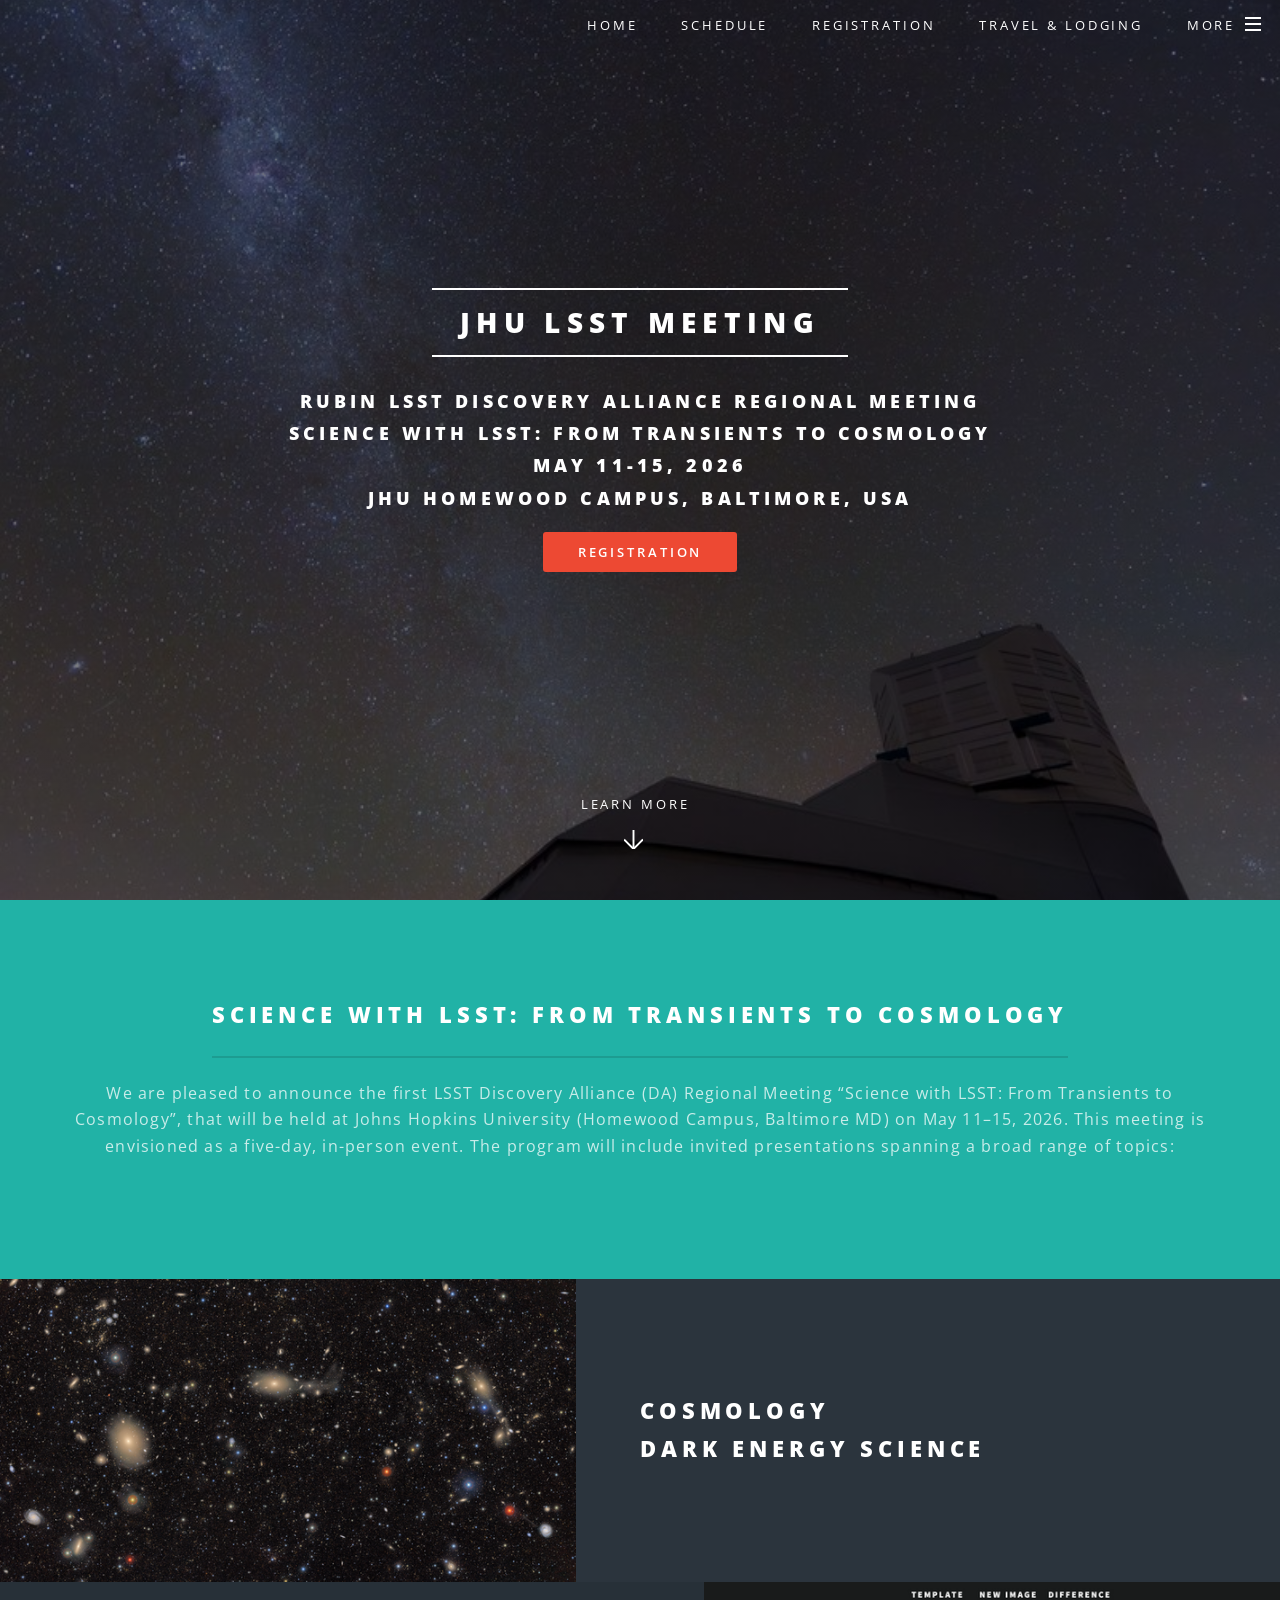
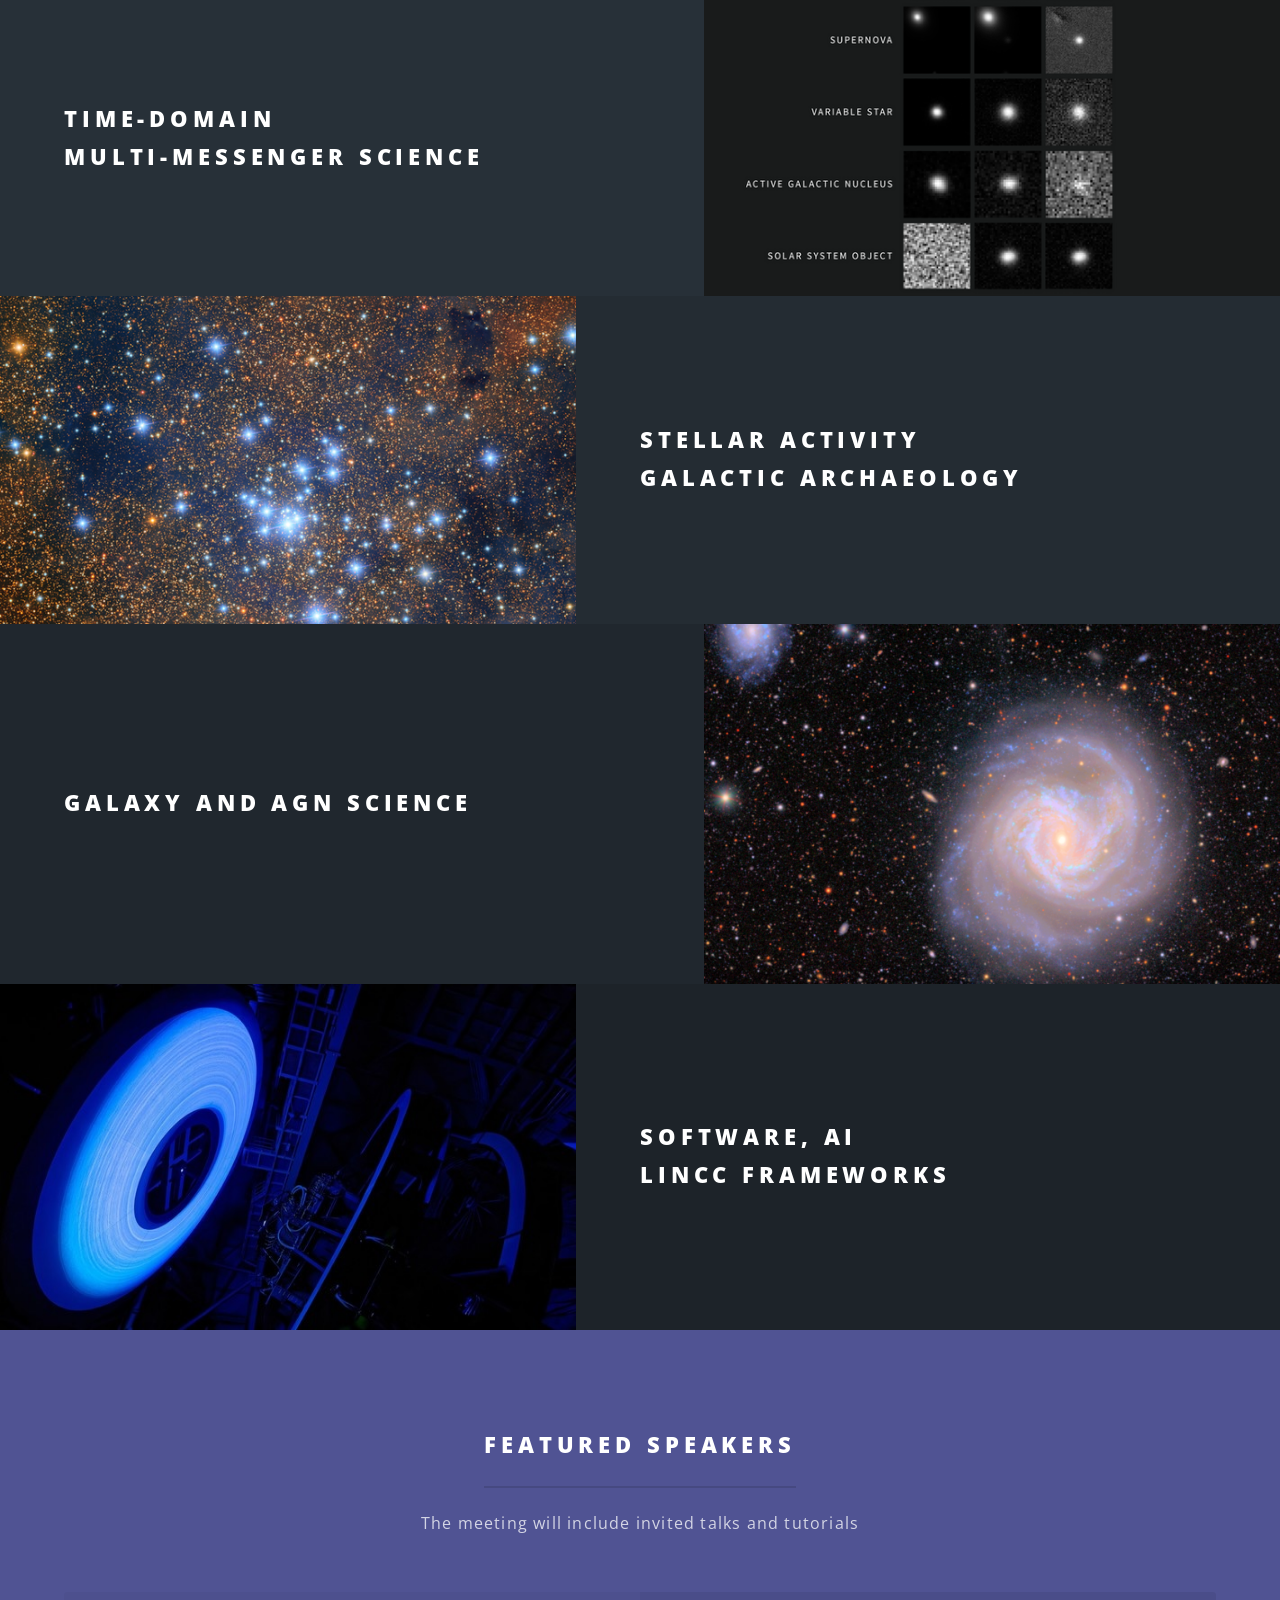
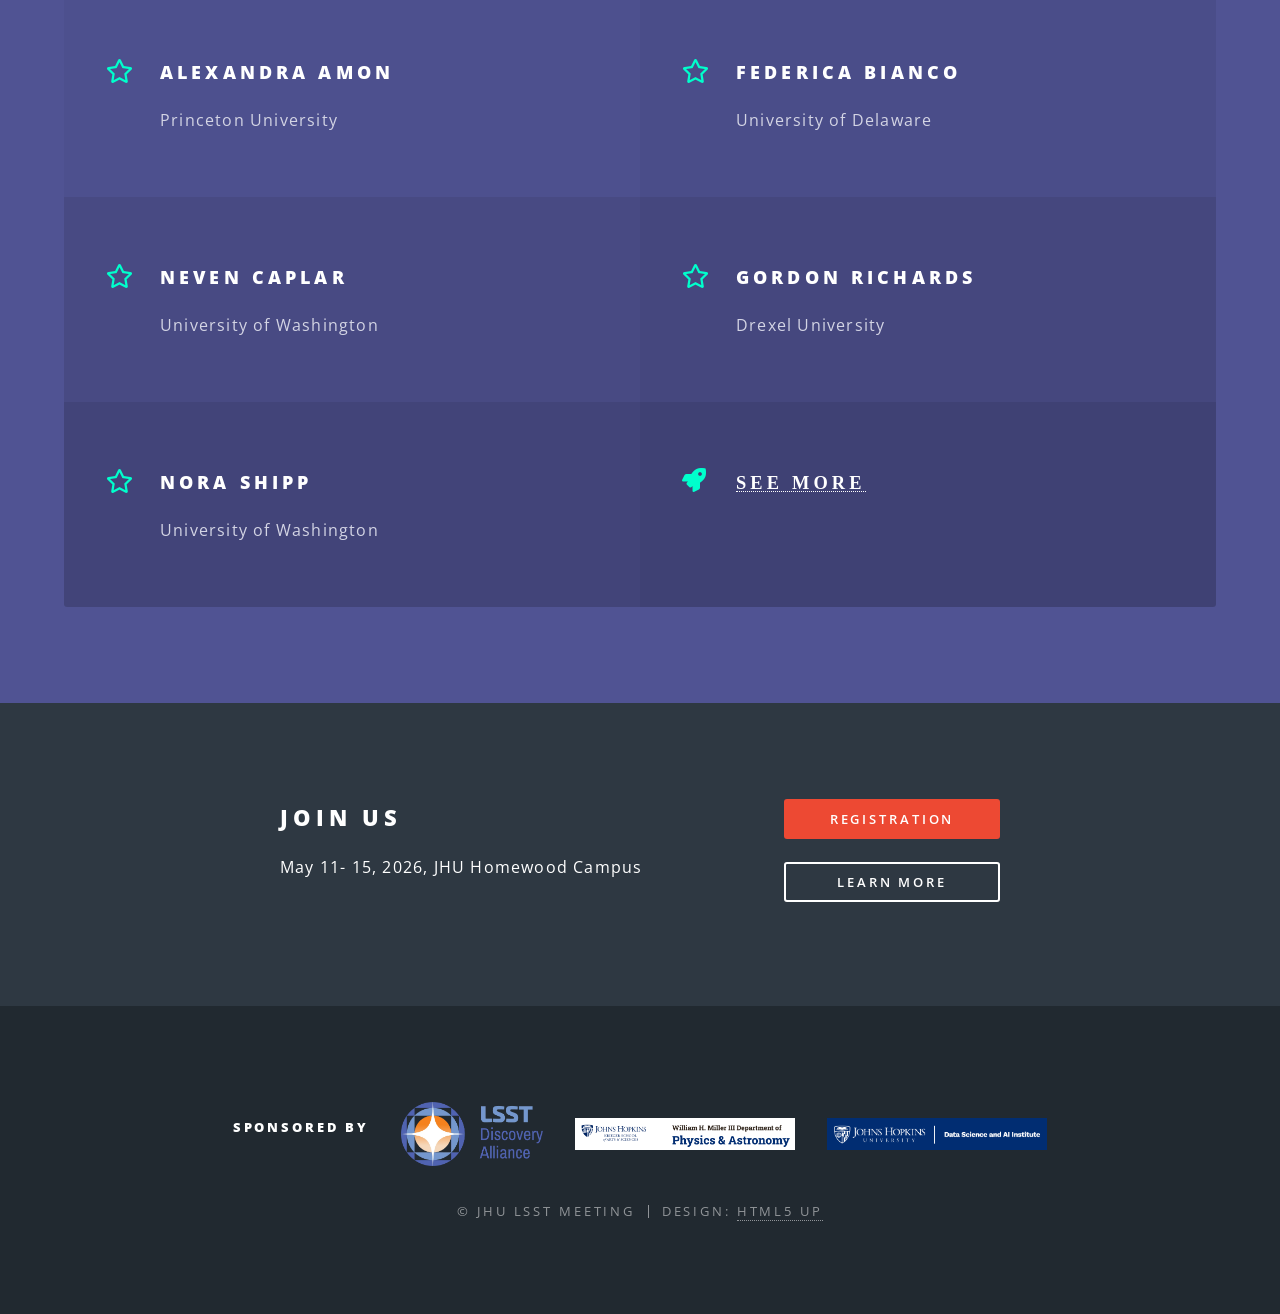
==== index.html @ af642962 "update website" ====
<!DOCTYPE HTML>
<!--
	Spectral by HTML5 UP
	html5up.net | @ajlkn
	Free for personal and commercial use under the CCA 3.0 license (html5up.net/license)
-->
<html>
	<head>
		<title>JHU LSST Meeting</title>
		<meta charset="utf-8" />
		<meta name="viewport" content="width=device-width, initial-scale=1, user-scalable=no" />
		<link rel="stylesheet" href="assets/css/main.css" />
		<link rel="stylesheet" href="assets/css/custom.css" />
		<noscript><link rel="stylesheet" href="assets/css/noscript.css" /></noscript>
	</head>
	<body class="landing is-preload">

		<!-- Page Wrapper -->
			<div id="page-wrapper">

				<!-- Header -->
					<header id="header" class="alt">
						<h1><a href="index.html">JHU LSST Meeting</a></h1>
						<nav id="nav">
							<ul>
								<li><a href="index.html">Home</a></li>
								<li><a href="schedule.html">Schedule</a></li>
								<li><a href="registration.html">Registration</a></li>
								<li><a href="travel.html">Travel & Lodging</a></li>

								<li class="special">
									<a href="#menu" class="menuToggle"><span>More</span></a>
									<div id="menu">
										<ul>
											<li><a href="index.html">Home</a></li>
											<li><a href="schedule.html">Schedule</a></li>
											<li><a href="registration.html">Registration</a></li>
											<li><a href="travel.html">Travel & Lodging</a></li>
											<li><a href="about.html">About</a></li>
										</ul>
									</div>


								</li>
							</ul>
						</nav>
					</header>

				<!-- Banner -->
					<section id="banner">
						<div class="inner">
							<h2>JHU LSST Meeting</h2>
							<h3>Rubin LSST Discovery Alliance Regional Meeting<br />
							Science with LSST: From Transients to Cosmology<br />
							May 11-15, 2026 <br/>
							JHU Homewood Campus, Baltimore, USA

							</h3>
							<ul class="actions special">
								<li><a href="#" class="button primary">Registration</a></li>
							</ul>
						</div>
						<a href="#one" class="more scrolly">Learn More</a>
					</section>

				<!-- One -->

					<section id="one" class="wrapper style1 special">
						<div class="inner">
							<header class="major">
								<h2>Science with LSST: From Transients to Cosmology </h2>
								<p>
									We are pleased to announce the first LSST Discovery Alliance (DA) Regional Meeting “Science with LSST: From Transients to Cosmology”, that will be held at Johns Hopkins University (Homewood Campus, Baltimore MD) on May 11–15, 2026. This meeting is envisioned as a five-day, in-person event.
									The program will include invited presentations spanning a broad range of topics: 
								</p>
							</header>
							<!--
							<ul class="icons major">
								<li><span class="icon fa-gem major style1"><span class="label">Lorem</span></span></li>
								<li><span class="icon fa-heart major style2"><span class="label">Ipsum</span></span></li>
								<li><span class="icon solid fa-code major style3"><span class="label">Dolor</span></span></li>
							</ul>
							-->
						</div>
					</section>

				<!-- Two -->
					<section id="two" class="wrapper alt style2">
						<section class="spotlight">
							<div class="image"><img src="images/cosmology.png" alt="" /></div><div class="content">
								<h2>Cosmology<br />
								Dark Energy Science</h2>
								<p> </p>
							</div>
						</section>
						<section class="spotlight">
							<div class="image"><img src="images/tda.png" alt="" /></div>
							<div class="content">
								<h2>Time-domain<br />
								Multi-messenger Science</h2>
								<p></p>
							</div>
						</section>
						<section class="spotlight">
							<div class="image"><img src="images/star.png" alt="" /></div><div class="content">
								<h2>Stellar activity<br />
								Galactic archaeology</h2>
								<p></p>
							</div>
						</section>

						<section class="spotlight">
							<div class="image"><img src="images/galaxy.png" alt="" /></div><div class="content">
								<h2>Galaxy and AGN science</h2>
								<p></p>
							</div>
						</section>

						<section class="spotlight">
							<div class="image"><img src="images/data.png" alt="" /></div><div class="content">
								<h2>Software, AI<br />
								LINCC Frameworks</h2>
								<p></p>
							</div>
						</section>

					</section>

				<!-- Three -->
					<section id="three" class="wrapper style3 special">
						<div class="inner">
							<header class="major">
								<h2>Featured Speakers</h2>
								<p>The meeting will include invited talks and tutorials</p>
							</header>
							<ul class="features">
								<li class="icon fa-star">
									<h3>Alexandra Amon </h3>
									<p>Princeton University</p>
								</li>
								<li class="icon fa-star">
									<h3>Federica Bianco</h3>
									<p>University of Delaware</p>
								</li>
								<li class="icon fa-star">
									<h3>Neven Caplar</h3>
									<p>University of Washington</p>
								</li>
								<li class="icon fa-star">
									<h3>Gordon Richards</h3>
									<p>Drexel University</p>
								</li>
								<li class="icon fa-star">
									<h3>Nora Shipp</h3>
									<p>University of Washington</p>
								</li>
								<li class="fa fa-rocket">
									<h3><a href="schedule.html">See more</a></h3>
									<p></p>
								</li>

							</ul>
						</div>
					</section>

				<!-- CTA -->
					<section id="cta" class="wrapper style4">
						<div class="inner">
							<header>
								<h2>Join us</h2>
								<p>May 11- 15, 2026, JHU Homewood Campus</p>
							</header>
							<ul class="actions stacked">
								<li><a href="registration.html" class="button fit primary">Registration</a></li>
								<li><a href="registration.html" class="button fit">Learn More</a></li>
							</ul>
						</div>
					</section>

				<!-- Footer -->
					<footer id="footer">
						<div class="footer-logos">
						<h5>Sponsored by</h5>
						<img src="images/lsstda.png" alt="LSST Discovery Alliance logo" />
						<img src="images/jhu_dpa.png" alt="logo" />
						<img src="images/dsai.png" alt="Data Science and AI Institute logo" />
						</div>
						<ul class="copyright">
							<li>&copy; JHU LSST Meeting</li><li>Design: <a href="http://html5up.net">HTML5 UP</a></li>
						</ul>
					</footer>

			</div>

		<!-- Scripts -->
			<script src="assets/js/jquery.min.js"></script>
			<script src="assets/js/jquery.scrollex.min.js"></script>
			<script src="assets/js/jquery.scrolly.min.js"></script>
			<script src="assets/js/browser.min.js"></script>
			<script src="assets/js/breakpoints.min.js"></script>
			<script src="assets/js/util.js"></script>
			<script src="assets/js/main.js"></script>

	</body>
</html>
---- assets/css/main.css ----
@import url(fontawesome-all.min.css);
@import url("https://fonts.googleapis.com/css?family=Open+Sans:400,400italic,600,600italic,800,800italic");

/*
	Spectral by HTML5 UP
	html5up.net | @ajlkn
	Free for personal and commercial use under the CCA 3.0 license (html5up.net/license)
*/

html, body, div, span, applet, object,
iframe, h1, h2, h3, h4, h5, h6, p, blockquote,
pre, a, abbr, acronym, address, big, cite,
code, del, dfn, em, img, ins, kbd, q, s, samp,
small, strike, strong, sub, sup, tt, var, b,
u, i, center, dl, dt, dd, ol, ul, li, fieldset,
form, label, legend, table, caption, tbody,
tfoot, thead, tr, th, td, article, aside,
canvas, details, embed, figure, figcaption,
footer, header, hgroup, menu, nav, output, ruby,
section, summary, time, mark, audio, video {
	margin: 0;
	padding: 0;
	border: 0;
	font-size: 100%;
	font: inherit;
	vertical-align: baseline;}

article, aside, details, figcaption, figure,
footer, header, hgroup, menu, nav, section {
	display: block;}

body {
	line-height: 1;
}

ol, ul {
	list-style: none;
}

blockquote, q {
	quotes: none;
}

	blockquote:before, blockquote:after, q:before, q:after {
		content: '';
		content: none;
	}

table {
	border-collapse: collapse;
	border-spacing: 0;
}

body {
	-webkit-text-size-adjust: none;
}

mark {
	background-color: transparent;
	color: inherit;
}

input::-moz-focus-inner {
	border: 0;
	padding: 0;
}

input, select, textarea {
	-moz-appearance: none;
	-webkit-appearance: none;
	-ms-appearance: none;
	appearance: none;
}

/* Basic */

	@-ms-viewport {
		width: device-width;
	}

	html {
		box-sizing: border-box;
	}

	*, *:before, *:after {
		box-sizing: inherit;
	}

	body {
		background: #2e3842;
	}

		body.is-preload *, body.is-preload *:before, body.is-preload *:after {
			-moz-animation: none !important;
			-webkit-animation: none !important;
			-ms-animation: none !important;
			animation: none !important;
			-moz-transition: none !important;
			-webkit-transition: none !important;
			-ms-transition: none !important;
			transition: none !important;
		}

	body, input, select, textarea {
		color: #fff;
		font-family: "Open Sans", Helvetica, sans-serif;
		font-size: 15pt;
		font-weight: 400;
		letter-spacing: 0.075em;
		line-height: 1.65em;
	}

		@media screen and (max-width: 1680px) {

			body, input, select, textarea {
				font-size: 13pt;
			}

		}

		@media screen and (max-width: 1280px) {

			body, input, select, textarea {
				font-size: 12pt;
			}

		}

		@media screen and (max-width: 736px) {

			body, input, select, textarea {
				font-size: 11pt;
				letter-spacing: 0.0375em;
			}

		}

	a {
		-moz-transition: color 0.2s ease, border-bottom-color 0.2s ease;
		-webkit-transition: color 0.2s ease, border-bottom-color 0.2s ease;
		-ms-transition: color 0.2s ease, border-bottom-color 0.2s ease;
		transition: color 0.2s ease, border-bottom-color 0.2s ease;
		border-bottom: dotted 1px;
		color: inherit;
		text-decoration: none;
	}

		a:hover {
			border-bottom-color: transparent;
		}

	strong, b {
		color: #fff;
		font-weight: 600;
	}

	em, i {
		font-style: italic;
	}

	p {
		margin: 0 0 2em 0;
	}

	h1, h2, h3, h4, h5, h6 {
		color: #fff;
		font-weight: 800;
		letter-spacing: 0.225em;
		line-height: 1em;
		margin: 0 0 1em 0;
		text-transform: uppercase;
	}

		h1 a, h2 a, h3 a, h4 a, h5 a, h6 a {
			color: inherit;
			text-decoration: none;
		}

	h2 {
		font-size: 1.35em;
		line-height: 1.75em;
	}

		@media screen and (max-width: 736px) {

			h2 {
				font-size: 1.1em;
				line-height: 1.65em;
			}

		}

	h3 {
		font-size: 1.15em;
		line-height: 1.75em;
	}

		@media screen and (max-width: 736px) {

			h3 {
				font-size: 1em;
				line-height: 1.65em;
			}

		}

	h4 {
		font-size: 1em;
		line-height: 1.5em;
	}

	h5 {
		font-size: 0.8em;
		line-height: 1.5em;
	}

	h6 {
		font-size: 0.7em;
		line-height: 1.5em;
	}

	sub {
		font-size: 0.8em;
		position: relative;
		top: 0.5em;
	}

	sup {
		font-size: 0.8em;
		position: relative;
		top: -0.5em;
	}

	hr {
		border: 0;
		border-bottom: solid 2px #fff;
		margin: 3em 0;
	}

		hr.major {
			margin: 4.5em 0;
		}

	blockquote {
		border-left: solid 4px #fff;
		font-style: italic;
		margin: 0 0 2em 0;
		padding: 0.5em 0 0.5em 2em;
	}

	code {
		background: rgba(144, 144, 144, 0.25);
		border-radius: 3px;
		font-family: "Courier New", monospace;
		font-size: 0.9em;
		letter-spacing: 0;
		margin: 0 0.25em;
		padding: 0.25em 0.65em;
	}

	pre {
		-webkit-overflow-scrolling: touch;
		font-family: "Courier New", monospace;
		font-size: 0.9em;
		margin: 0 0 2em 0;
	}

		pre code {
			display: block;
			line-height: 1.75em;
			padding: 1em 1.5em;
			overflow-x: auto;
		}

	.align-left {
		text-align: left;
	}

	.align-center {
		text-align: center;
	}

	.align-right {
		text-align: right;
	}

/* Row */

	.row {
		display: flex;
		flex-wrap: wrap;
		box-sizing: border-box;
		align-items: stretch;
	}

		.row > * {
			box-sizing: border-box;
		}

		.row.gtr-uniform > * > :last-child {
			margin-bottom: 0;
		}

		.row.aln-left {
			justify-content: flex-start;
		}

		.row.aln-center {
			justify-content: center;
		}

		.row.aln-right {
			justify-content: flex-end;
		}

		.row.aln-top {
			align-items: flex-start;
		}

		.row.aln-middle {
			align-items: center;
		}

		.row.aln-bottom {
			align-items: flex-end;
		}

		.row > .imp {
			order: -1;
		}

		.row > .col-1 {
			width: 8.33333%;
		}

		.row > .off-1 {
			margin-left: 8.33333%;
		}

		.row > .col-2 {
			width: 16.66667%;
		}

		.row > .off-2 {
			margin-left: 16.66667%;
		}

		.row > .col-3 {
			width: 25%;
		}

		.row > .off-3 {
			margin-left: 25%;
		}

		.row > .col-4 {
			width: 33.33333%;
		}

		.row > .off-4 {
			margin-left: 33.33333%;
		}

		.row > .col-5 {
			width: 41.66667%;
		}

		.row > .off-5 {
			margin-left: 41.66667%;
		}

		.row > .col-6 {
			width: 50%;
		}

		.row > .off-6 {
			margin-left: 50%;
		}

		.row > .col-7 {
			width: 58.33333%;
		}

		.row > .off-7 {
			margin-left: 58.33333%;
		}

		.row > .col-8 {
			width: 66.66667%;
		}

		.row > .off-8 {
			margin-left: 66.66667%;
		}

		.row > .col-9 {
			width: 75%;
		}

		.row > .off-9 {
			margin-left: 75%;
		}

		.row > .col-10 {
			width: 83.33333%;
		}

		.row > .off-10 {
			margin-left: 83.33333%;
		}

		.row > .col-11 {
			width: 91.66667%;
		}

		.row > .off-11 {
			margin-left: 91.66667%;
		}

		.row > .col-12 {
			width: 100%;
		}

		.row > .off-12 {
			margin-left: 100%;
		}

		.row.gtr-0 {
			margin-top: 0;
			margin-left: 0em;
		}

			.row.gtr-0 > * {
				padding: 0 0 0 0em;
			}

			.row.gtr-0.gtr-uniform {
				margin-top: 0em;
			}

				.row.gtr-0.gtr-uniform > * {
					padding-top: 0em;
				}

		.row.gtr-25 {
			margin-top: 0;
			margin-left: -0.375em;
		}

			.row.gtr-25 > * {
				padding: 0 0 0 0.375em;
			}

			.row.gtr-25.gtr-uniform {
				margin-top: -0.375em;
			}

				.row.gtr-25.gtr-uniform > * {
					padding-top: 0.375em;
				}

		.row.gtr-50 {
			margin-top: 0;
			margin-left: -0.75em;
		}

			.row.gtr-50 > * {
				padding: 0 0 0 0.75em;
			}

			.row.gtr-50.gtr-uniform {
				margin-top: -0.75em;
			}

				.row.gtr-50.gtr-uniform > * {
					padding-top: 0.75em;
				}

		.row {
			margin-top: 0;
			margin-left: -1.5em;
		}

			.row > * {
				padding: 0 0 0 1.5em;
			}

			.row.gtr-uniform {
				margin-top: -1.5em;
			}

				.row.gtr-uniform > * {
					padding-top: 1.5em;
				}

		.row.gtr-150 {
			margin-top: 0;
			margin-left: -2.25em;
		}

			.row.gtr-150 > * {
				padding: 0 0 0 2.25em;
			}

			.row.gtr-150.gtr-uniform {
				margin-top: -2.25em;
			}

				.row.gtr-150.gtr-uniform > * {
					padding-top: 2.25em;
				}

		.row.gtr-200 {
			margin-top: 0;
			margin-left: -3em;
		}

			.row.gtr-200 > * {
				padding: 0 0 0 3em;
			}

			.row.gtr-200.gtr-uniform {
				margin-top: -3em;
			}

				.row.gtr-200.gtr-uniform > * {
					padding-top: 3em;
				}

		@media screen and (max-width: 1680px) {

			.row {
				display: flex;
				flex-wrap: wrap;
				box-sizing: border-box;
				align-items: stretch;
			}

				.row > * {
					box-sizing: border-box;
				}

				.row.gtr-uniform > * > :last-child {
					margin-bottom: 0;
				}

				.row.aln-left {
					justify-content: flex-start;
				}

				.row.aln-center {
					justify-content: center;
				}

				.row.aln-right {
					justify-content: flex-end;
				}

				.row.aln-top {
					align-items: flex-start;
				}

				.row.aln-middle {
					align-items: center;
				}

				.row.aln-bottom {
					align-items: flex-end;
				}

				.row > .imp-xlarge {
					order: -1;
				}

				.row > .col-1-xlarge {
					width: 8.33333%;
				}

				.row > .off-1-xlarge {
					margin-left: 8.33333%;
				}

				.row > .col-2-xlarge {
					width: 16.66667%;
				}

				.row > .off-2-xlarge {
					margin-left: 16.66667%;
				}

				.row > .col-3-xlarge {
					width: 25%;
				}

				.row > .off-3-xlarge {
					margin-left: 25%;
				}

				.row > .col-4-xlarge {
					width: 33.33333%;
				}

				.row > .off-4-xlarge {
					margin-left: 33.33333%;
				}

				.row > .col-5-xlarge {
					width: 41.66667%;
				}

				.row > .off-5-xlarge {
					margin-left: 41.66667%;
				}

				.row > .col-6-xlarge {
					width: 50%;
				}

				.row > .off-6-xlarge {
					margin-left: 50%;
				}

				.row > .col-7-xlarge {
					width: 58.33333%;
				}

				.row > .off-7-xlarge {
					margin-left: 58.33333%;
				}

				.row > .col-8-xlarge {
					width: 66.66667%;
				}

				.row > .off-8-xlarge {
					margin-left: 66.66667%;
				}

				.row > .col-9-xlarge {
					width: 75%;
				}

				.row > .off-9-xlarge {
					margin-left: 75%;
				}

				.row > .col-10-xlarge {
					width: 83.33333%;
				}

				.row > .off-10-xlarge {
					margin-left: 83.33333%;
				}

				.row > .col-11-xlarge {
					width: 91.66667%;
				}

				.row > .off-11-xlarge {
					margin-left: 91.66667%;
				}

				.row > .col-12-xlarge {
					width: 100%;
				}

				.row > .off-12-xlarge {
					margin-left: 100%;
				}

				.row.gtr-0 {
					margin-top: 0;
					margin-left: 0em;
				}

					.row.gtr-0 > * {
						padding: 0 0 0 0em;
					}

					.row.gtr-0.gtr-uniform {
						margin-top: 0em;
					}

						.row.gtr-0.gtr-uniform > * {
							padding-top: 0em;
						}

				.row.gtr-25 {
					margin-top: 0;
					margin-left: -0.375em;
				}

					.row.gtr-25 > * {
						padding: 0 0 0 0.375em;
					}

					.row.gtr-25.gtr-uniform {
						margin-top: -0.375em;
					}

						.row.gtr-25.gtr-uniform > * {
							padding-top: 0.375em;
						}

				.row.gtr-50 {
					margin-top: 0;
					margin-left: -0.75em;
				}

					.row.gtr-50 > * {
						padding: 0 0 0 0.75em;
					}

					.row.gtr-50.gtr-uniform {
						margin-top: -0.75em;
					}

						.row.gtr-50.gtr-uniform > * {
							padding-top: 0.75em;
						}

				.row {
					margin-top: 0;
					margin-left: -1.5em;
				}

					.row > * {
						padding: 0 0 0 1.5em;
					}

					.row.gtr-uniform {
						margin-top: -1.5em;
					}

						.row.gtr-uniform > * {
							padding-top: 1.5em;
						}

				.row.gtr-150 {
					margin-top: 0;
					margin-left: -2.25em;
				}

					.row.gtr-150 > * {
						padding: 0 0 0 2.25em;
					}

					.row.gtr-150.gtr-uniform {
						margin-top: -2.25em;
					}

						.row.gtr-150.gtr-uniform > * {
							padding-top: 2.25em;
						}

				.row.gtr-200 {
					margin-top: 0;
					margin-left: -3em;
				}

					.row.gtr-200 > * {
						padding: 0 0 0 3em;
					}

					.row.gtr-200.gtr-uniform {
						margin-top: -3em;
					}

						.row.gtr-200.gtr-uniform > * {
							padding-top: 3em;
						}

		}

		@media screen and (max-width: 1280px) {

			.row {
				display: flex;
				flex-wrap: wrap;
				box-sizing: border-box;
				align-items: stretch;
			}

				.row > * {
					box-sizing: border-box;
				}

				.row.gtr-uniform > * > :last-child {
					margin-bottom: 0;
				}

				.row.aln-left {
					justify-content: flex-start;
				}

				.row.aln-center {
					justify-content: center;
				}

				.row.aln-right {
					justify-content: flex-end;
				}

				.row.aln-top {
					align-items: flex-start;
				}

				.row.aln-middle {
					align-items: center;
				}

				.row.aln-bottom {
					align-items: flex-end;
				}

				.row > .imp-large {
					order: -1;
				}

				.row > .col-1-large {
					width: 8.33333%;
				}

				.row > .off-1-large {
					margin-left: 8.33333%;
				}

				.row > .col-2-large {
					width: 16.66667%;
				}

				.row > .off-2-large {
					margin-left: 16.66667%;
				}

				.row > .col-3-large {
					width: 25%;
				}

				.row > .off-3-large {
					margin-left: 25%;
				}

				.row > .col-4-large {
					width: 33.33333%;
				}

				.row > .off-4-large {
					margin-left: 33.33333%;
				}

				.row > .col-5-large {
					width: 41.66667%;
				}

				.row > .off-5-large {
					margin-left: 41.66667%;
				}

				.row > .col-6-large {
					width: 50%;
				}

				.row > .off-6-large {
					margin-left: 50%;
				}

				.row > .col-7-large {
					width: 58.33333%;
				}

				.row > .off-7-large {
					margin-left: 58.33333%;
				}

				.row > .col-8-large {
					width: 66.66667%;
				}

				.row > .off-8-large {
					margin-left: 66.66667%;
				}

				.row > .col-9-large {
					width: 75%;
				}

				.row > .off-9-large {
					margin-left: 75%;
				}

				.row > .col-10-large {
					width: 83.33333%;
				}

				.row > .off-10-large {
					margin-left: 83.33333%;
				}

				.row > .col-11-large {
					width: 91.66667%;
				}

				.row > .off-11-large {
					margin-left: 91.66667%;
				}

				.row > .col-12-large {
					width: 100%;
				}

				.row > .off-12-large {
					margin-left: 100%;
				}

				.row.gtr-0 {
					margin-top: 0;
					margin-left: 0em;
				}

					.row.gtr-0 > * {
						padding: 0 0 0 0em;
					}

					.row.gtr-0.gtr-uniform {
						margin-top: 0em;
					}

						.row.gtr-0.gtr-uniform > * {
							padding-top: 0em;
						}

				.row.gtr-25 {
					margin-top: 0;
					margin-left: -0.375em;
				}

					.row.gtr-25 > * {
						padding: 0 0 0 0.375em;
					}

					.row.gtr-25.gtr-uniform {
						margin-top: -0.375em;
					}

						.row.gtr-25.gtr-uniform > * {
							padding-top: 0.375em;
						}

				.row.gtr-50 {
					margin-top: 0;
					margin-left: -0.75em;
				}

					.row.gtr-50 > * {
						padding: 0 0 0 0.75em;
					}

					.row.gtr-50.gtr-uniform {
						margin-top: -0.75em;
					}

						.row.gtr-50.gtr-uniform > * {
							padding-top: 0.75em;
						}

				.row {
					margin-top: 0;
					margin-left: -1.5em;
				}

					.row > * {
						padding: 0 0 0 1.5em;
					}

					.row.gtr-uniform {
						margin-top: -1.5em;
					}

						.row.gtr-uniform > * {
							padding-top: 1.5em;
						}

				.row.gtr-150 {
					margin-top: 0;
					margin-left: -2.25em;
				}

					.row.gtr-150 > * {
						padding: 0 0 0 2.25em;
					}

					.row.gtr-150.gtr-uniform {
						margin-top: -2.25em;
					}

						.row.gtr-150.gtr-uniform > * {
							padding-top: 2.25em;
						}

				.row.gtr-200 {
					margin-top: 0;
					margin-left: -3em;
				}

					.row.gtr-200 > * {
						padding: 0 0 0 3em;
					}

					.row.gtr-200.gtr-uniform {
						margin-top: -3em;
					}

						.row.gtr-200.gtr-uniform > * {
							padding-top: 3em;
						}

		}

		@media screen and (max-width: 980px) {

			.row {
				display: flex;
				flex-wrap: wrap;
				box-sizing: border-box;
				align-items: stretch;
			}

				.row > * {
					box-sizing: border-box;
				}

				.row.gtr-uniform > * > :last-child {
					margin-bottom: 0;
				}

				.row.aln-left {
					justify-content: flex-start;
				}

				.row.aln-center {
					justify-content: center;
				}

				.row.aln-right {
					justify-content: flex-end;
				}

				.row.aln-top {
					align-items: flex-start;
				}

				.row.aln-middle {
					align-items: center;
				}

				.row.aln-bottom {
					align-items: flex-end;
				}

				.row > .imp-medium {
					order: -1;
				}

				.row > .col-1-medium {
					width: 8.33333%;
				}

				.row > .off-1-medium {
					margin-left: 8.33333%;
				}

				.row > .col-2-medium {
					width: 16.66667%;
				}

				.row > .off-2-medium {
					margin-left: 16.66667%;
				}

				.row > .col-3-medium {
					width: 25%;
				}

				.row > .off-3-medium {
					margin-left: 25%;
				}

				.row > .col-4-medium {
					width: 33.33333%;
				}

				.row > .off-4-medium {
					margin-left: 33.33333%;
				}

				.row > .col-5-medium {
					width: 41.66667%;
				}

				.row > .off-5-medium {
					margin-left: 41.66667%;
				}

				.row > .col-6-medium {
					width: 50%;
				}

				.row > .off-6-medium {
					margin-left: 50%;
				}

				.row > .col-7-medium {
					width: 58.33333%;
				}

				.row > .off-7-medium {
					margin-left: 58.33333%;
				}

				.row > .col-8-medium {
					width: 66.66667%;
				}

				.row > .off-8-medium {
					margin-left: 66.66667%;
				}

				.row > .col-9-medium {
					width: 75%;
				}

				.row > .off-9-medium {
					margin-left: 75%;
				}

				.row > .col-10-medium {
					width: 83.33333%;
				}

				.row > .off-10-medium {
					margin-left: 83.33333%;
				}

				.row > .col-11-medium {
					width: 91.66667%;
				}

				.row > .off-11-medium {
					margin-left: 91.66667%;
				}

				.row > .col-12-medium {
					width: 100%;
				}

				.row > .off-12-medium {
					margin-left: 100%;
				}

				.row.gtr-0 {
					margin-top: 0;
					margin-left: 0em;
				}

					.row.gtr-0 > * {
						padding: 0 0 0 0em;
					}

					.row.gtr-0.gtr-uniform {
						margin-top: 0em;
					}

						.row.gtr-0.gtr-uniform > * {
							padding-top: 0em;
						}

				.row.gtr-25 {
					margin-top: 0;
					margin-left: -0.375em;
				}

					.row.gtr-25 > * {
						padding: 0 0 0 0.375em;
					}

					.row.gtr-25.gtr-uniform {
						margin-top: -0.375em;
					}

						.row.gtr-25.gtr-uniform > * {
							padding-top: 0.375em;
						}

				.row.gtr-50 {
					margin-top: 0;
					margin-left: -0.75em;
				}

					.row.gtr-50 > * {
						padding: 0 0 0 0.75em;
					}

					.row.gtr-50.gtr-uniform {
						margin-top: -0.75em;
					}

						.row.gtr-50.gtr-uniform > * {
							padding-top: 0.75em;
						}

				.row {
					margin-top: 0;
					margin-left: -1.5em;
				}

					.row > * {
						padding: 0 0 0 1.5em;
					}

					.row.gtr-uniform {
						margin-top: -1.5em;
					}

						.row.gtr-uniform > * {
							padding-top: 1.5em;
						}

				.row.gtr-150 {
					margin-top: 0;
					margin-left: -2.25em;
				}

					.row.gtr-150 > * {
						padding: 0 0 0 2.25em;
					}

					.row.gtr-150.gtr-uniform {
						margin-top: -2.25em;
					}

						.row.gtr-150.gtr-uniform > * {
							padding-top: 2.25em;
						}

				.row.gtr-200 {
					margin-top: 0;
					margin-left: -3em;
				}

					.row.gtr-200 > * {
						padding: 0 0 0 3em;
					}

					.row.gtr-200.gtr-uniform {
						margin-top: -3em;
					}

						.row.gtr-200.gtr-uniform > * {
							padding-top: 3em;
						}

		}

		@media screen and (max-width: 736px) {

			.row {
				display: flex;
				flex-wrap: wrap;
				box-sizing: border-box;
				align-items: stretch;
			}

				.row > * {
					box-sizing: border-box;
				}

				.row.gtr-uniform > * > :last-child {
					margin-bottom: 0;
				}

				.row.aln-left {
					justify-content: flex-start;
				}

				.row.aln-center {
					justify-content: center;
				}

				.row.aln-right {
					justify-content: flex-end;
				}

				.row.aln-top {
					align-items: flex-start;
				}

				.row.aln-middle {
					align-items: center;
				}

				.row.aln-bottom {
					align-items: flex-end;
				}

				.row > .imp-small {
					order: -1;
				}

				.row > .col-1-small {
					width: 8.33333%;
				}

				.row > .off-1-small {
					margin-left: 8.33333%;
				}

				.row > .col-2-small {
					width: 16.66667%;
				}

				.row > .off-2-small {
					margin-left: 16.66667%;
				}

				.row > .col-3-small {
					width: 25%;
				}

				.row > .off-3-small {
					margin-left: 25%;
				}

				.row > .col-4-small {
					width: 33.33333%;
				}

				.row > .off-4-small {
					margin-left: 33.33333%;
				}

				.row > .col-5-small {
					width: 41.66667%;
				}

				.row > .off-5-small {
					margin-left: 41.66667%;
				}

				.row > .col-6-small {
					width: 50%;
				}

				.row > .off-6-small {
					margin-left: 50%;
				}

				.row > .col-7-small {
					width: 58.33333%;
				}

				.row > .off-7-small {
					margin-left: 58.33333%;
				}

				.row > .col-8-small {
					width: 66.66667%;
				}

				.row > .off-8-small {
					margin-left: 66.66667%;
				}

				.row > .col-9-small {
					width: 75%;
				}

				.row > .off-9-small {
					margin-left: 75%;
				}

				.row > .col-10-small {
					width: 83.33333%;
				}

				.row > .off-10-small {
					margin-left: 83.33333%;
				}

				.row > .col-11-small {
					width: 91.66667%;
				}

				.row > .off-11-small {
					margin-left: 91.66667%;
				}

				.row > .col-12-small {
					width: 100%;
				}

				.row > .off-12-small {
					margin-left: 100%;
				}

				.row.gtr-0 {
					margin-top: 0;
					margin-left: 0em;
				}

					.row.gtr-0 > * {
						padding: 0 0 0 0em;
					}

					.row.gtr-0.gtr-uniform {
						margin-top: 0em;
					}

						.row.gtr-0.gtr-uniform > * {
							padding-top: 0em;
						}

				.row.gtr-25 {
					margin-top: 0;
					margin-left: -0.375em;
				}

					.row.gtr-25 > * {
						padding: 0 0 0 0.375em;
					}

					.row.gtr-25.gtr-uniform {
						margin-top: -0.375em;
					}

						.row.gtr-25.gtr-uniform > * {
							padding-top: 0.375em;
						}

				.row.gtr-50 {
					margin-top: 0;
					margin-left: -0.75em;
				}

					.row.gtr-50 > * {
						padding: 0 0 0 0.75em;
					}

					.row.gtr-50.gtr-uniform {
						margin-top: -0.75em;
					}

						.row.gtr-50.gtr-uniform > * {
							padding-top: 0.75em;
						}

				.row {
					margin-top: 0;
					margin-left: -1.5em;
				}

					.row > * {
						padding: 0 0 0 1.5em;
					}

					.row.gtr-uniform {
						margin-top: -1.5em;
					}

						.row.gtr-uniform > * {
							padding-top: 1.5em;
						}

				.row.gtr-150 {
					margin-top: 0;
					margin-left: -2.25em;
				}

					.row.gtr-150 > * {
						padding: 0 0 0 2.25em;
					}

					.row.gtr-150.gtr-uniform {
						margin-top: -2.25em;
					}

						.row.gtr-150.gtr-uniform > * {
							padding-top: 2.25em;
						}

				.row.gtr-200 {
					margin-top: 0;
					margin-left: -3em;
				}

					.row.gtr-200 > * {
						padding: 0 0 0 3em;
					}

					.row.gtr-200.gtr-uniform {
						margin-top: -3em;
					}

						.row.gtr-200.gtr-uniform > * {
							padding-top: 3em;
						}

		}

		@media screen and (max-width: 480px) {

			.row {
				display: flex;
				flex-wrap: wrap;
				box-sizing: border-box;
				align-items: stretch;
			}

				.row > * {
					box-sizing: border-box;
				}

				.row.gtr-uniform > * > :last-child {
					margin-bottom: 0;
				}

				.row.aln-left {
					justify-content: flex-start;
				}

				.row.aln-center {
					justify-content: center;
				}

				.row.aln-right {
					justify-content: flex-end;
				}

				.row.aln-top {
					align-items: flex-start;
				}

				.row.aln-middle {
					align-items: center;
				}

				.row.aln-bottom {
					align-items: flex-end;
				}

				.row > .imp-xsmall {
					order: -1;
				}

				.row > .col-1-xsmall {
					width: 8.33333%;
				}

				.row > .off-1-xsmall {
					margin-left: 8.33333%;
				}

				.row > .col-2-xsmall {
					width: 16.66667%;
				}

				.row > .off-2-xsmall {
					margin-left: 16.66667%;
				}

				.row > .col-3-xsmall {
					width: 25%;
				}

				.row > .off-3-xsmall {
					margin-left: 25%;
				}

				.row > .col-4-xsmall {
					width: 33.33333%;
				}

				.row > .off-4-xsmall {
					margin-left: 33.33333%;
				}

				.row > .col-5-xsmall {
					width: 41.66667%;
				}

				.row > .off-5-xsmall {
					margin-left: 41.66667%;
				}

				.row > .col-6-xsmall {
					width: 50%;
				}

				.row > .off-6-xsmall {
					margin-left: 50%;
				}

				.row > .col-7-xsmall {
					width: 58.33333%;
				}

				.row > .off-7-xsmall {
					margin-left: 58.33333%;
				}

				.row > .col-8-xsmall {
					width: 66.66667%;
				}

				.row > .off-8-xsmall {
					margin-left: 66.66667%;
				}

				.row > .col-9-xsmall {
					width: 75%;
				}

				.row > .off-9-xsmall {
					margin-left: 75%;
				}

				.row > .col-10-xsmall {
					width: 83.33333%;
				}

				.row > .off-10-xsmall {
					margin-left: 83.33333%;
				}

				.row > .col-11-xsmall {
					width: 91.66667%;
				}

				.row > .off-11-xsmall {
					margin-left: 91.66667%;
				}

				.row > .col-12-xsmall {
					width: 100%;
				}

				.row > .off-12-xsmall {
					margin-left: 100%;
				}

				.row.gtr-0 {
					margin-top: 0;
					margin-left: 0em;
				}

					.row.gtr-0 > * {
						padding: 0 0 0 0em;
					}

					.row.gtr-0.gtr-uniform {
						margin-top: 0em;
					}

						.row.gtr-0.gtr-uniform > * {
							padding-top: 0em;
						}

				.row.gtr-25 {
					margin-top: 0;
					margin-left: -0.375em;
				}

					.row.gtr-25 > * {
						padding: 0 0 0 0.375em;
					}

					.row.gtr-25.gtr-uniform {
						margin-top: -0.375em;
					}

						.row.gtr-25.gtr-uniform > * {
							padding-top: 0.375em;
						}

				.row.gtr-50 {
					margin-top: 0;
					margin-left: -0.75em;
				}

					.row.gtr-50 > * {
						padding: 0 0 0 0.75em;
					}

					.row.gtr-50.gtr-uniform {
						margin-top: -0.75em;
					}

						.row.gtr-50.gtr-uniform > * {
							padding-top: 0.75em;
						}

				.row {
					margin-top: 0;
					margin-left: -1.5em;
				}

					.row > * {
						padding: 0 0 0 1.5em;
					}

					.row.gtr-uniform {
						margin-top: -1.5em;
					}

						.row.gtr-uniform > * {
							padding-top: 1.5em;
						}

				.row.gtr-150 {
					margin-top: 0;
					margin-left: -2.25em;
				}

					.row.gtr-150 > * {
						padding: 0 0 0 2.25em;
					}

					.row.gtr-150.gtr-uniform {
						margin-top: -2.25em;
					}

						.row.gtr-150.gtr-uniform > * {
							padding-top: 2.25em;
						}

				.row.gtr-200 {
					margin-top: 0;
					margin-left: -3em;
				}

					.row.gtr-200 > * {
						padding: 0 0 0 3em;
					}

					.row.gtr-200.gtr-uniform {
						margin-top: -3em;
					}

						.row.gtr-200.gtr-uniform > * {
							padding-top: 3em;
						}

		}

/* Section/Article */

	section.special, article.special {
		text-align: center;
	}

	header p {
		color: rgba(255, 255, 255, 0.5);
		position: relative;
		top: -0.25em;
	}

	header h3 + p {
		font-size: 1.1em;
	}

	header h4 + p,
	header h5 + p,
	header h6 + p {
		font-size: 0.9em;
	}

	header.major {
		margin: 0 0 3.5em 0;
	}

		header.major h2, header.major h3, header.major h4, header.major h5, header.major h6 {
			border-bottom: solid 2px #fff;
			display: inline-block;
			padding-bottom: 1em;
			position: relative;
		}

			header.major h2:after, header.major h3:after, header.major h4:after, header.major h5:after, header.major h6:after {
				content: '';
				display: block;
				height: 1px;
			}

		header.major p {
			color: #fff;
			top: 0;
		}

		@media screen and (max-width: 736px) {

			header.major {
				margin: 0 0 2em 0;
			}

		}

	@media screen and (max-width: 980px) {

		header br {
			display: none;
		}

	}

/* Form */

	form {
		margin: 0 0 2em 0;
	}

	label {
		color: #fff;
		display: block;
		font-size: 0.9em;
		font-weight: 600;
		margin: 0 0 1em 0;
	}

	input[type="text"],
	input[type="password"],
	input[type="email"],
	select,
	textarea {
		-moz-appearance: none;
		-webkit-appearance: none;
		-ms-appearance: none;
		appearance: none;
		background-color: rgba(144, 144, 144, 0.25);
		border-radius: 3px;
		border: none;
		color: inherit;
		display: block;
		outline: 0;
		padding: 0 1em;
		text-decoration: none;
		width: 100%;
	}

		input[type="text"]:invalid,
		input[type="password"]:invalid,
		input[type="email"]:invalid,
		select:invalid,
		textarea:invalid {
			box-shadow: none;
		}

		input[type="text"]:focus,
		input[type="password"]:focus,
		input[type="email"]:focus,
		select:focus,
		textarea:focus {
			box-shadow: 0 0 0 2px #21b2a6;
		}

	select {
		background-size: 1.25em;
		background-repeat: no-repeat;
		background-position: calc(100% - 1em) center;
		height: 2.75em;
		padding-right: 2.75em;
		text-overflow: ellipsis;
	}

		select:focus::-ms-value {
			background-color: transparent;
		}

		select::-ms-expand {
			display: none;
		}

	input[type="text"],
	input[type="password"],
	input[type="email"],
	select {
		height: 2.75em;
	}

	textarea {
		padding: 0.75em 1em;
	}

	input[type="checkbox"],
	input[type="radio"] {
		-moz-appearance: none;
		-webkit-appearance: none;
		-ms-appearance: none;
		appearance: none;
		display: block;
		float: left;
		margin-right: -2em;
		opacity: 0;
		width: 1em;
		z-index: -1;
	}

		input[type="checkbox"] + label,
		input[type="radio"] + label {
			text-decoration: none;
			color: #fff;
			cursor: pointer;
			display: inline-block;
			font-size: 1em;
			font-weight: 400;
			padding-left: 2.4em;
			padding-right: 0.75em;
			position: relative;
		}

			input[type="checkbox"] + label:before,
			input[type="radio"] + label:before {
				-moz-osx-font-smoothing: grayscale;
				-webkit-font-smoothing: antialiased;
				display: inline-block;
				font-style: normal;
				font-variant: normal;
				text-rendering: auto;
				line-height: 1;
				text-transform: none !important;
				font-family: 'Font Awesome 5 Free';
				font-weight: 900;
			}

			input[type="checkbox"] + label:before,
			input[type="radio"] + label:before {
				background: rgba(144, 144, 144, 0.25);
				border-radius: 3px;
				content: '';
				display: inline-block;
				font-size: 0.8em;
				height: 2.0625em;
				left: 0;
				line-height: 2.0625em;
				position: absolute;
				text-align: center;
				top: 0;
				width: 2.0625em;
			}

		input[type="checkbox"]:checked + label:before,
		input[type="radio"]:checked + label:before {
			background: #2e3842;
			color: #fff;
			content: '\f00c';
		}

		input[type="checkbox"]:focus + label:before,
		input[type="radio"]:focus + label:before {
			box-shadow: 0 0 0 2px #21b2a6;
		}

	input[type="checkbox"] + label:before {
		border-radius: 3px;
	}

	input[type="radio"] + label:before {
		border-radius: 100%;
	}

	::-webkit-input-placeholder {
		color: rgba(255, 255, 255, 0.5) !important;
		opacity: 1.0;
	}

	:-moz-placeholder {
		color: rgba(255, 255, 255, 0.5) !important;
		opacity: 1.0;
	}

	::-moz-placeholder {
		color: rgba(255, 255, 255, 0.5) !important;
		opacity: 1.0;
	}

	:-ms-input-placeholder {
		color: rgba(255, 255, 255, 0.5) !important;
		opacity: 1.0;
	}

/* Box */

	.box {
		border-radius: 3px;
		border: solid 2px #fff;
		margin-bottom: 2em;
		padding: 1.5em;
	}

		.box > :last-child,
		.box > :last-child > :last-child,
		.box > :last-child > :last-child > :last-child {
			margin-bottom: 0;
		}

		.box.alt {
			border: 0;
			border-radius: 0;
			padding: 0;
		}

/* Icon */

	.icon {
		text-decoration: none;
		border-bottom: none;
		position: relative;
	}

		.icon:before {
			-moz-osx-font-smoothing: grayscale;
			-webkit-font-smoothing: antialiased;
			display: inline-block;
			font-style: normal;
			font-variant: normal;
			text-rendering: auto;
			line-height: 1;
			text-transform: none !important;
			font-family: 'Font Awesome 5 Free';
			font-weight: 400;
		}

		.icon > .label {
			display: none;
		}

		.icon:before {
			line-height: inherit;
		}

		.icon.solid:before {
			font-weight: 900;
		}

		.icon.brands:before {
			font-family: 'Font Awesome 5 Brands';
		}

		.icon.major {
			-moz-transform: rotate(-45deg);
			-webkit-transform: rotate(-45deg);
			-ms-transform: rotate(-45deg);
			transform: rotate(-45deg);
			border-radius: 3px;
			border: solid 2px #fff;
			display: inline-block;
			font-size: 1.35em;
			height: calc(3em + 2px);
			line-height: 3em;
			text-align: center;
			width: calc(3em + 2px);
		}

			.icon.major:before {
				-moz-transform: rotate(45deg);
				-webkit-transform: rotate(45deg);
				-ms-transform: rotate(45deg);
				transform: rotate(45deg);
				display: inline-block;
				font-size: 1.5em;
			}

			@media screen and (max-width: 736px) {

				.icon.major {
					font-size: 1em;
				}

			}

		.icon.style1 {
			color: #00ffcc;
		}

		.icon.style2 {
			color: #00f0ff;
		}

		.icon.style3 {
			color: #76ddff;
		}

/* Image */

	.image {
		border-radius: 3px;
		border: 0;
		display: inline-block;
		position: relative;
	}

		.image img {
			border-radius: 3px;
			display: block;
		}

		.image.left {
			float: left;
			margin: 0 2em 2em 0;
			top: 0.25em;
		}

		.image.right {
			float: right;
			margin: 0 0 2em 2em;
			top: 0.25em;
		}

		.image.left, .image.right {
			max-width: 40%;
		}

			.image.left img, .image.right img {
				width: 100%;
			}

		.image.fit {
			display: block;
			margin: 0 0 2em 0;
			width: 100%;
		}

			.image.fit img {
				width: 100%;
			}

/* List */

	ol {
		list-style: decimal;
		margin: 0 0 2em 0;
		padding-left: 1.25em;
	}

		ol li {
			padding-left: 0.25em;
		}

	ul {
		list-style: disc;
		margin: 0 0 2em 0;
		padding-left: 1em;
	}

		ul li {
			padding-left: 0.5em;
		}

		ul.alt {
			list-style: none;
			padding-left: 0;
		}

			ul.alt li {
				border-top: solid 1px #fff;
				padding: 0.5em 0;
			}

				ul.alt li:first-child {
					border-top: 0;
					padding-top: 0;
				}

	dl {
		margin: 0 0 2em 0;
	}

/* Actions */

	ul.actions {
		display: -moz-flex;
		display: -webkit-flex;
		display: -ms-flex;
		display: flex;
		cursor: default;
		list-style: none;
		margin-left: -1em;
		padding-left: 0;
	}

		ul.actions li {
			padding: 0 0 0 1em;
			vertical-align: middle;
		}

		ul.actions.special {
			-moz-justify-content: center;
			-webkit-justify-content: center;
			-ms-justify-content: center;
			justify-content: center;
			width: 100%;
			margin-left: 0;
		}

			ul.actions.special li:first-child {
				padding-left: 0;
			}

		ul.actions.stacked {
			-moz-flex-direction: column;
			-webkit-flex-direction: column;
			-ms-flex-direction: column;
			flex-direction: column;
			margin-left: 0;
		}

			ul.actions.stacked li {
				padding: 1em 0 0 0;
			}

				ul.actions.stacked li:first-child {
					padding-top: 0;
				}

		ul.actions.fit {
			width: calc(100% + 1em);
		}

			ul.actions.fit li {
				-moz-flex-grow: 1;
				-webkit-flex-grow: 1;
				-ms-flex-grow: 1;
				flex-grow: 1;
				-moz-flex-shrink: 1;
				-webkit-flex-shrink: 1;
				-ms-flex-shrink: 1;
				flex-shrink: 1;
				width: 100%;
			}

				ul.actions.fit li > * {
					width: 100%;
				}

			ul.actions.fit.stacked {
				width: 100%;
			}

		@media screen and (max-width: 480px) {

			ul.actions:not(.fixed) {
				-moz-flex-direction: column;
				-webkit-flex-direction: column;
				-ms-flex-direction: column;
				flex-direction: column;
				margin-left: 0;
				width: 100% !important;
			}

				ul.actions:not(.fixed) li {
					-moz-flex-grow: 1;
					-webkit-flex-grow: 1;
					-ms-flex-grow: 1;
					flex-grow: 1;
					-moz-flex-shrink: 1;
					-webkit-flex-shrink: 1;
					-ms-flex-shrink: 1;
					flex-shrink: 1;
					padding: 1em 0 0 0;
					text-align: center;
					width: 100%;
				}

					ul.actions:not(.fixed) li > * {
						width: 100%;
					}

					ul.actions:not(.fixed) li:first-child {
						padding-top: 0;
					}

					ul.actions:not(.fixed) li input[type="submit"],
					ul.actions:not(.fixed) li input[type="reset"],
					ul.actions:not(.fixed) li input[type="button"],
					ul.actions:not(.fixed) li button,
					ul.actions:not(.fixed) li .button {
						width: 100%;
					}

						ul.actions:not(.fixed) li input[type="submit"].icon:before,
						ul.actions:not(.fixed) li input[type="reset"].icon:before,
						ul.actions:not(.fixed) li input[type="button"].icon:before,
						ul.actions:not(.fixed) li button.icon:before,
						ul.actions:not(.fixed) li .button.icon:before {
							margin-left: -0.5em;
						}

		}

/* Icons */

	ul.icons {
		cursor: default;
		list-style: none;
		padding-left: 0;
	}

		ul.icons li {
			display: inline-block;
			padding: 0 1em 0 0;
		}

			ul.icons li:last-child {
				padding-right: 0 !important;
			}

		ul.icons.major {
			padding: 1em 0;
		}

			ul.icons.major li {
				padding-right: 3.5em;
			}

				@media screen and (max-width: 736px) {

					ul.icons.major li {
						padding: 0 1em !important;
					}

				}

/* Table */

	.table-wrapper {
		-webkit-overflow-scrolling: touch;
		overflow-x: auto;
	}

	table {
		margin: 0 0 2em 0;
		width: 100%;
	}

		table tbody tr {
			border: solid 1px #fff;
			border-left: 0;
			border-right: 0;
		}

			table tbody tr:nth-child(2n + 1) {
				background-color: rgba(144, 144, 144, 0.25);
			}

		table td {
			padding: 0.75em 0.75em;
		}

		table th {
			color: #fff;
			font-size: 0.9em;
			font-weight: 600;
			padding: 0 0.75em 0.75em 0.75em;
			text-align: left;
		}

		table thead {
			border-bottom: solid 2px #fff;
		}

		table tfoot {
			border-top: solid 2px #fff;
		}

		table.alt {
			border-collapse: separate;
		}

			table.alt tbody tr td {
				border: solid 1px #fff;
				border-left-width: 0;
				border-top-width: 0;
			}

				table.alt tbody tr td:first-child {
					border-left-width: 1px;
				}

			table.alt tbody tr:first-child td {
				border-top-width: 1px;
			}

			table.alt thead {
				border-bottom: 0;
			}

			table.alt tfoot {
				border-top: 0;
			}

/* Button */

	input[type="submit"],
	input[type="reset"],
	input[type="button"],
	button,
	.button {
		-moz-appearance: none;
		-webkit-appearance: none;
		-ms-appearance: none;
		appearance: none;
		-moz-transition: background-color 0.2s ease-in-out, color 0.2s ease-in-out;
		-webkit-transition: background-color 0.2s ease-in-out, color 0.2s ease-in-out;
		-ms-transition: background-color 0.2s ease-in-out, color 0.2s ease-in-out;
		transition: background-color 0.2s ease-in-out, color 0.2s ease-in-out;
		background-color: transparent;
		border-radius: 3px;
		border: 0;
		box-shadow: inset 0 0 0 2px #fff;
		color: #fff;
		cursor: pointer;
		display: inline-block;
		font-size: 0.8em;
		font-weight: 600;
		height: 3.125em;
		letter-spacing: 0.225em;
		line-height: 3.125em;
		max-width: 30em;
		padding: 0 2.75em;
		text-align: center;
		text-decoration: none;
		text-transform: uppercase;
		white-space: nowrap;
		overflow: hidden;
		text-overflow: ellipsis;
	}

		input[type="submit"]:hover,
		input[type="reset"]:hover,
		input[type="button"]:hover,
		button:hover,
		.button:hover {
			background-color: rgba(144, 144, 144, 0.25);
		}

		input[type="submit"]:active,
		input[type="reset"]:active,
		input[type="button"]:active,
		button:active,
		.button:active {
			background-color: rgba(144, 144, 144, 0.5);
		}

		input[type="submit"].icon:before,
		input[type="reset"].icon:before,
		input[type="button"].icon:before,
		button.icon:before,
		.button.icon:before {
			margin-right: 0.5em;
		}

		input[type="submit"].fit,
		input[type="reset"].fit,
		input[type="button"].fit,
		button.fit,
		.button.fit {
			width: 100%;
		}

		input[type="submit"].small,
		input[type="reset"].small,
		input[type="button"].small,
		button.small,
		.button.small {
			font-size: 0.8em;
		}

		input[type="submit"].large,
		input[type="reset"].large,
		input[type="button"].large,
		button.large,
		.button.large {
			font-size: 1.35em;
		}

		input[type="submit"].primary,
		input[type="reset"].primary,
		input[type="button"].primary,
		button.primary,
		.button.primary {
			background-color: #ed4933;
			box-shadow: none !important;
			color: #ffffff !important;
		}

			input[type="submit"].primary:hover,
			input[type="reset"].primary:hover,
			input[type="button"].primary:hover,
			button.primary:hover,
			.button.primary:hover {
				background-color: #ef5e4a !important;
			}

			input[type="submit"].primary:active,
			input[type="reset"].primary:active,
			input[type="button"].primary:active,
			button.primary:active,
			.button.primary:active {
				background-color: #eb341c !important;
			}

		input[type="submit"].disabled, input[type="submit"]:disabled,
		input[type="reset"].disabled,
		input[type="reset"]:disabled,
		input[type="button"].disabled,
		input[type="button"]:disabled,
		button.disabled,
		button:disabled,
		.button.disabled,
		.button:disabled {
			pointer-events: none;
			opacity: 0.25;
		}

		@media screen and (max-width: 736px) {

			input[type="submit"],
			input[type="reset"],
			input[type="button"],
			button,
			.button {
				height: 3.75em;
				line-height: 3.75em;
			}

		}

/* Features */

	.features {
		display: -moz-flex;
		display: -webkit-flex;
		display: -ms-flex;
		display: flex;
		-moz-flex-wrap: wrap;
		-webkit-flex-wrap: wrap;
		-ms-flex-wrap: wrap;
		flex-wrap: wrap;
		-moz-justify-content: center;
		-webkit-justify-content: center;
		-ms-justify-content: center;
		justify-content: center;
		list-style: none;
		padding: 0;
		width: 100%;
	}

		.features li {
			padding: 4em 4em 2em 6em ;
			display: block;
			position: relative;
			text-align: left;
			width: 50%;
		}

			.features li:nth-child(1) {
				background-color: rgba(0, 0, 0, 0.035);
			}

			.features li:nth-child(2) {
				background-color: rgba(0, 0, 0, 0.07);
			}

			.features li:nth-child(3) {
				background-color: rgba(0, 0, 0, 0.105);
			}

			.features li:nth-child(4) {
				background-color: rgba(0, 0, 0, 0.14);
			}

			.features li:nth-child(5) {
				background-color: rgba(0, 0, 0, 0.175);
			}

			.features li:nth-child(6) {
				background-color: rgba(0, 0, 0, 0.21);
			}

			.features li:nth-child(7) {
				background-color: rgba(0, 0, 0, 0.245);
			}

			.features li:nth-child(8) {
				background-color: rgba(0, 0, 0, 0.28);
			}

			.features li:nth-child(9) {
				background-color: rgba(0, 0, 0, 0.315);
			}

			.features li:nth-child(10) {
				background-color: rgba(0, 0, 0, 0.35);
			}

			.features li:before {
				display: block;
				color: #00ffcc;
				position: absolute;
				left: 1.75em;
				top: 2.75em;
				font-size: 1.5em;
			}

			.features li:nth-child(1) {
				border-top-left-radius: 3px;
			}

			.features li:nth-child(2) {
				border-top-right-radius: 3px;
			}

			.features li:nth-last-child(1) {
				border-bottom-right-radius: 3px;
			}

			.features li:nth-last-child(2) {
				border-bottom-left-radius: 3px;
			}

			@media screen and (max-width: 980px) {

				.features li {
					padding: 3em 2em 1em 2em ;
					text-align: center;
				}

					.features li:before {
						left: 0;
						margin: 0 0 1em 0;
						position: relative;
						top: 0;
					}

			}

			@media screen and (max-width: 736px) {

				.features li {
					padding: 3em 0 1em 0 ;
					background-color: transparent !important;
					border-top: solid 2px #fff;
					width: 100%;
				}

					.features li:first-child {
						border-top: 0;
					}

			}

/* Spotlight */

	.spotlight {
		-moz-align-items: center;
		-webkit-align-items: center;
		-ms-align-items: center;
		align-items: center;
		display: -moz-flex;
		display: -webkit-flex;
		display: -ms-flex;
		display: flex;
	}

		.spotlight .image {
			-moz-order: 1;
			-webkit-order: 1;
			-ms-order: 1;
			order: 1;
			border-radius: 0;
			width: 40%;
		}

			.spotlight .image img {
				border-radius: 0;
				width: 100%;
			}

		.spotlight .content {
			padding: 2em 4em 0.1em 4em ;
			-moz-order: 2;
			-webkit-order: 2;
			-ms-order: 2;
			order: 2;
			max-width: 48em;
			width: 60%;
		}

		.spotlight:nth-child(2n) {
			-moz-flex-direction: row-reverse;
			-webkit-flex-direction: row-reverse;
			-ms-flex-direction: row-reverse;
			flex-direction: row-reverse;
		}

		.spotlight:nth-child(1) {
			background-color: rgba(0, 0, 0, 0.075);
		}

		.spotlight:nth-child(2) {
			background-color: rgba(0, 0, 0, 0.15);
		}

		.spotlight:nth-child(3) {
			background-color: rgba(0, 0, 0, 0.225);
		}

		.spotlight:nth-child(4) {
			background-color: rgba(0, 0, 0, 0.3);
		}

		.spotlight:nth-child(5) {
			background-color: rgba(0, 0, 0, 0.375);
		}

		.spotlight:nth-child(6) {
			background-color: rgba(0, 0, 0, 0.45);
		}

		.spotlight:nth-child(7) {
			background-color: rgba(0, 0, 0, 0.525);
		}

		.spotlight:nth-child(8) {
			background-color: rgba(0, 0, 0, 0.6);
		}

		.spotlight:nth-child(9) {
			background-color: rgba(0, 0, 0, 0.675);
		}

		.spotlight:nth-child(10) {
			background-color: rgba(0, 0, 0, 0.75);
		}

		@media screen and (max-width: 1280px) {

			.spotlight .image {
				width: 45%;
			}

			.spotlight .content {
				width: 55%;
			}

		}

		@media screen and (max-width: 980px) {

			.spotlight {
				display: block;
			}

				.spotlight br {
					display: none;
				}

				.spotlight .image {
					width: 100%;
				}

				.spotlight .content {
					padding: 4em 3em 2em 3em ;
					max-width: none;
					text-align: center;
					width: 100%;
				}

		}

		@media screen and (max-width: 736px) {

			.spotlight .content {
				padding: 3em 2em 1em 2em ;
			}

		}

/* Wrapper */

	.wrapper {
		padding: 6em 0 4em 0 ;
	}

		.wrapper > .inner {
			width: 60em;
			margin: 0 auto;
		}

			@media screen and (max-width: 1280px) {

				.wrapper > .inner {
					width: 90%;
				}

			}

			@media screen and (max-width: 980px) {

				.wrapper > .inner {
					width: 100%;
				}

			}

		.wrapper.alt {
			padding: 0;
		}

		.wrapper.style1 {
			background-color: #21b2a6;
			color: #c8ece9;
		}

			.wrapper.style1 strong, .wrapper.style1 b {
				color: #ffffff;
			}

			.wrapper.style1 h2, .wrapper.style1 h3, .wrapper.style1 h4, .wrapper.style1 h5, .wrapper.style1 h6 {
				color: #ffffff;
			}

			.wrapper.style1 hr {
				border-color: rgba(0, 0, 0, 0.125);
			}

			.wrapper.style1 blockquote {
				border-color: rgba(0, 0, 0, 0.125);
			}

			.wrapper.style1 code {
				background: rgba(255, 255, 255, 0.075);
			}

			.wrapper.style1 header p {
				color: #a6e0db;
			}

			.wrapper.style1 header.major h2, .wrapper.style1 header.major h3, .wrapper.style1 header.major h4, .wrapper.style1 header.major h5, .wrapper.style1 header.major h6 {
				border-color: rgba(0, 0, 0, 0.125);
			}

			.wrapper.style1 header.major p {
				color: #c8ece9;
			}

			.wrapper.style1 label {
				color: #ffffff;
			}

			.wrapper.style1 input[type="text"],
			.wrapper.style1 input[type="password"],
			.wrapper.style1 input[type="email"],
			.wrapper.style1 select,
			.wrapper.style1 textarea {
				background-color: rgba(255, 255, 255, 0.075);
			}

			.wrapper.style1 select {
				background-image: url("data:image/svg+xml;charset=utf8,%3Csvg xmlns='http://www.w3.org/2000/svg' width='40' height='40' preserveAspectRatio='none' viewBox='0 0 40 40'%3E%3Cpath d='M9.4,12.3l10.4,10.4l10.4-10.4c0.2-0.2,0.5-0.4,0.9-0.4c0.3,0,0.6,0.1,0.9,0.4l3.3,3.3c0.2,0.2,0.4,0.5,0.4,0.9 c0,0.4-0.1,0.6-0.4,0.9L20.7,31.9c-0.2,0.2-0.5,0.4-0.9,0.4c-0.3,0-0.6-0.1-0.9-0.4L4.3,17.3c-0.2-0.2-0.4-0.5-0.4-0.9 c0-0.4,0.1-0.6,0.4-0.9l3.3-3.3c0.2-0.2,0.5-0.4,0.9-0.4S9.1,12.1,9.4,12.3z' fill='rgba(0, 0, 0, 0.125)' /%3E%3C/svg%3E");
			}

				.wrapper.style1 select option {
					color: #ffffff;
					background: #21b2a6;
				}

			.wrapper.style1 input[type="checkbox"] + label,
			.wrapper.style1 input[type="radio"] + label {
				color: #c8ece9;
			}

				.wrapper.style1 input[type="checkbox"] + label:before,
				.wrapper.style1 input[type="radio"] + label:before {
					background: rgba(255, 255, 255, 0.075);
				}

			.wrapper.style1 input[type="checkbox"]:checked + label:before,
			.wrapper.style1 input[type="radio"]:checked + label:before {
				background: #ffffff;
				color: #21b2a6;
			}

			.wrapper.style1 ::-webkit-input-placeholder {
				color: #a6e0db !important;
			}

			.wrapper.style1 :-moz-placeholder {
				color: #a6e0db !important;
			}

			.wrapper.style1 ::-moz-placeholder {
				color: #a6e0db !important;
			}

			.wrapper.style1 :-ms-input-placeholder {
				color: #a6e0db !important;
			}

			.wrapper.style1 .formerize-placeholder {
				color: #a6e0db !important;
			}

			.wrapper.style1 .icon.major {
				border-color: rgba(0, 0, 0, 0.125);
			}

			.wrapper.style1 ul.alt li {
				border-color: rgba(0, 0, 0, 0.125);
			}

			.wrapper.style1 table tbody tr {
				border-color: rgba(0, 0, 0, 0.125);
			}

				.wrapper.style1 table tbody tr:nth-child(2n + 1) {
					background-color: rgba(255, 255, 255, 0.075);
				}

			.wrapper.style1 table th {
				color: #ffffff;
			}

			.wrapper.style1 table thead {
				border-color: rgba(0, 0, 0, 0.125);
			}

			.wrapper.style1 table tfoot {
				border-color: rgba(0, 0, 0, 0.125);
			}

			.wrapper.style1 table.alt tbody tr td {
				border-color: rgba(0, 0, 0, 0.125);
			}

			.wrapper.style1 input[type="submit"],
			.wrapper.style1 input[type="reset"],
			.wrapper.style1 input[type="button"],
			.wrapper.style1 button,
			.wrapper.style1 .button {
				box-shadow: inset 0 0 0 2px rgba(0, 0, 0, 0.125);
				color: #ffffff;
			}

				.wrapper.style1 input[type="submit"]:hover,
				.wrapper.style1 input[type="reset"]:hover,
				.wrapper.style1 input[type="button"]:hover,
				.wrapper.style1 button:hover,
				.wrapper.style1 .button:hover {
					background-color: rgba(255, 255, 255, 0.075);
				}

				.wrapper.style1 input[type="submit"]:active,
				.wrapper.style1 input[type="reset"]:active,
				.wrapper.style1 input[type="button"]:active,
				.wrapper.style1 button:active,
				.wrapper.style1 .button:active {
					background-color: rgba(255, 255, 255, 0.2);
				}

			@media screen and (max-width: 736px) {

				.wrapper.style1 .features li {
					border-top-color: rgba(0, 0, 0, 0.125);
				}

			}

		.wrapper.style2 {
			background-color: #2e3842;
		}

		.wrapper.style3 {
			background-color: #505393;
			color: #d3d4e4;
		}

			.wrapper.style3 strong, .wrapper.style3 b {
				color: #ffffff;
			}

			.wrapper.style3 h2, .wrapper.style3 h3, .wrapper.style3 h4, .wrapper.style3 h5, .wrapper.style3 h6 {
				color: #ffffff;
			}

			.wrapper.style3 hr {
				border-color: rgba(0, 0, 0, 0.125);
			}

			.wrapper.style3 blockquote {
				border-color: rgba(0, 0, 0, 0.125);
			}

			.wrapper.style3 code {
				background: rgba(255, 255, 255, 0.075);
			}

			.wrapper.style3 header p {
				color: #b9bad4;
			}

			.wrapper.style3 header.major h2, .wrapper.style3 header.major h3, .wrapper.style3 header.major h4, .wrapper.style3 header.major h5, .wrapper.style3 header.major h6 {
				border-color: rgba(0, 0, 0, 0.125);
			}

			.wrapper.style3 header.major p {
				color: #d3d4e4;
			}

			.wrapper.style3 label {
				color: #ffffff;
			}

			.wrapper.style3 input[type="text"],
			.wrapper.style3 input[type="password"],
			.wrapper.style3 input[type="email"],
			.wrapper.style3 select,
			.wrapper.style3 textarea {
				background-color: rgba(255, 255, 255, 0.075);
			}

			.wrapper.style3 select {
				background-image: url("data:image/svg+xml;charset=utf8,%3Csvg xmlns='http://www.w3.org/2000/svg' width='40' height='40' preserveAspectRatio='none' viewBox='0 0 40 40'%3E%3Cpath d='M9.4,12.3l10.4,10.4l10.4-10.4c0.2-0.2,0.5-0.4,0.9-0.4c0.3,0,0.6,0.1,0.9,0.4l3.3,3.3c0.2,0.2,0.4,0.5,0.4,0.9 c0,0.4-0.1,0.6-0.4,0.9L20.7,31.9c-0.2,0.2-0.5,0.4-0.9,0.4c-0.3,0-0.6-0.1-0.9-0.4L4.3,17.3c-0.2-0.2-0.4-0.5-0.4-0.9 c0-0.4,0.1-0.6,0.4-0.9l3.3-3.3c0.2-0.2,0.5-0.4,0.9-0.4S9.1,12.1,9.4,12.3z' fill='rgba(0, 0, 0, 0.125)' /%3E%3C/svg%3E");
			}

				.wrapper.style3 select option {
					color: #ffffff;
					background: #505393;
				}

			.wrapper.style3 input[type="checkbox"] + label,
			.wrapper.style3 input[type="radio"] + label {
				color: #d3d4e4;
			}

				.wrapper.style3 input[type="checkbox"] + label:before,
				.wrapper.style3 input[type="radio"] + label:before {
					background: rgba(255, 255, 255, 0.075);
				}

			.wrapper.style3 input[type="checkbox"]:checked + label:before,
			.wrapper.style3 input[type="radio"]:checked + label:before {
				background: #ffffff;
				color: #505393;
			}

			.wrapper.style3 ::-webkit-input-placeholder {
				color: #b9bad4 !important;
			}

			.wrapper.style3 :-moz-placeholder {
				color: #b9bad4 !important;
			}

			.wrapper.style3 ::-moz-placeholder {
				color: #b9bad4 !important;
			}

			.wrapper.style3 :-ms-input-placeholder {
				color: #b9bad4 !important;
			}

			.wrapper.style3 .formerize-placeholder {
				color: #b9bad4 !important;
			}

			.wrapper.style3 .icon.major {
				border-color: rgba(0, 0, 0, 0.125);
			}

			.wrapper.style3 ul.alt li {
				border-color: rgba(0, 0, 0, 0.125);
			}

			.wrapper.style3 table tbody tr {
				border-color: rgba(0, 0, 0, 0.125);
			}

				.wrapper.style3 table tbody tr:nth-child(2n + 1) {
					background-color: rgba(255, 255, 255, 0.075);
				}

			.wrapper.style3 table th {
				color: #ffffff;
			}

			.wrapper.style3 table thead {
				border-color: rgba(0, 0, 0, 0.125);
			}

			.wrapper.style3 table tfoot {
				border-color: rgba(0, 0, 0, 0.125);
			}

			.wrapper.style3 table.alt tbody tr td {
				border-color: rgba(0, 0, 0, 0.125);
			}

			.wrapper.style3 input[type="submit"],
			.wrapper.style3 input[type="reset"],
			.wrapper.style3 input[type="button"],
			.wrapper.style3 button,
			.wrapper.style3 .button {
				box-shadow: inset 0 0 0 2px rgba(0, 0, 0, 0.125);
				color: #ffffff;
			}

				.wrapper.style3 input[type="submit"]:hover,
				.wrapper.style3 input[type="reset"]:hover,
				.wrapper.style3 input[type="button"]:hover,
				.wrapper.style3 button:hover,
				.wrapper.style3 .button:hover {
					background-color: rgba(255, 255, 255, 0.075);
				}

				.wrapper.style3 input[type="submit"]:active,
				.wrapper.style3 input[type="reset"]:active,
				.wrapper.style3 input[type="button"]:active,
				.wrapper.style3 button:active,
				.wrapper.style3 .button:active {
					background-color: rgba(255, 255, 255, 0.2);
				}

			@media screen and (max-width: 736px) {

				.wrapper.style3 .features li {
					border-top-color: rgba(0, 0, 0, 0.125);
				}

			}

		.wrapper.style4 {
			background-color: transparent;
		}

		.wrapper.style5 {
			background-color: #ffffff;
			color: #4E4852;
		}

			.wrapper.style5 strong, .wrapper.style5 b {
				color: #2E3842;
			}

			.wrapper.style5 h2, .wrapper.style5 h3, .wrapper.style5 h4, .wrapper.style5 h5, .wrapper.style5 h6 {
				color: #2E3842;
			}

			.wrapper.style5 hr {
				border-color: #dfdfdf;
			}

			.wrapper.style5 blockquote {
				border-color: #dfdfdf;
			}

			.wrapper.style5 code {
				background: rgba(0, 0, 0, 0.0375);
			}

			.wrapper.style5 header p {
				color: #8E8892;
			}

			.wrapper.style5 header.major h2, .wrapper.style5 header.major h3, .wrapper.style5 header.major h4, .wrapper.style5 header.major h5, .wrapper.style5 header.major h6 {
				border-color: #dfdfdf;
			}

			.wrapper.style5 header.major p {
				color: #4E4852;
			}

			.wrapper.style5 label {
				color: #2E3842;
			}

			.wrapper.style5 input[type="text"],
			.wrapper.style5 input[type="password"],
			.wrapper.style5 input[type="email"],
			.wrapper.style5 select,
			.wrapper.style5 textarea {
				background-color: rgba(0, 0, 0, 0.0375);
			}

			.wrapper.style5 select {
				background-image: url("data:image/svg+xml;charset=utf8,%3Csvg xmlns='http://www.w3.org/2000/svg' width='40' height='40' preserveAspectRatio='none' viewBox='0 0 40 40'%3E%3Cpath d='M9.4,12.3l10.4,10.4l10.4-10.4c0.2-0.2,0.5-0.4,0.9-0.4c0.3,0,0.6,0.1,0.9,0.4l3.3,3.3c0.2,0.2,0.4,0.5,0.4,0.9 c0,0.4-0.1,0.6-0.4,0.9L20.7,31.9c-0.2,0.2-0.5,0.4-0.9,0.4c-0.3,0-0.6-0.1-0.9-0.4L4.3,17.3c-0.2-0.2-0.4-0.5-0.4-0.9 c0-0.4,0.1-0.6,0.4-0.9l3.3-3.3c0.2-0.2,0.5-0.4,0.9-0.4S9.1,12.1,9.4,12.3z' fill='%23dfdfdf' /%3E%3C/svg%3E");
			}

				.wrapper.style5 select option {
					color: #2E3842;
					background: #ffffff;
				}

			.wrapper.style5 input[type="checkbox"] + label,
			.wrapper.style5 input[type="radio"] + label {
				color: #4E4852;
			}

				.wrapper.style5 input[type="checkbox"] + label:before,
				.wrapper.style5 input[type="radio"] + label:before {
					background: rgba(0, 0, 0, 0.0375);
				}

			.wrapper.style5 input[type="checkbox"]:checked + label:before,
			.wrapper.style5 input[type="radio"]:checked + label:before {
				background: #2E3842;
				color: #ffffff;
			}

			.wrapper.style5 ::-webkit-input-placeholder {
				color: #8E8892 !important;
			}

			.wrapper.style5 :-moz-placeholder {
				color: #8E8892 !important;
			}

			.wrapper.style5 ::-moz-placeholder {
				color: #8E8892 !important;
			}

			.wrapper.style5 :-ms-input-placeholder {
				color: #8E8892 !important;
			}

			.wrapper.style5 .formerize-placeholder {
				color: #8E8892 !important;
			}

			.wrapper.style5 .icon.major {
				border-color: #dfdfdf;
			}

			.wrapper.style5 ul.alt li {
				border-color: #dfdfdf;
			}

			.wrapper.style5 table tbody tr {
				border-color: #dfdfdf;
			}

				.wrapper.style5 table tbody tr:nth-child(2n + 1) {
					background-color: rgba(0, 0, 0, 0.0375);
				}

			.wrapper.style5 table th {
				color: #2E3842;
			}

			.wrapper.style5 table thead {
				border-color: #dfdfdf;
			}

			.wrapper.style5 table tfoot {
				border-color: #dfdfdf;
			}

			.wrapper.style5 table.alt tbody tr td {
				border-color: #dfdfdf;
			}

			.wrapper.style5 input[type="submit"],
			.wrapper.style5 input[type="reset"],
			.wrapper.style5 input[type="button"],
			.wrapper.style5 button,
			.wrapper.style5 .button {
				box-shadow: inset 0 0 0 2px #dfdfdf;
				color: #2E3842;
			}

				.wrapper.style5 input[type="submit"]:hover,
				.wrapper.style5 input[type="reset"]:hover,
				.wrapper.style5 input[type="button"]:hover,
				.wrapper.style5 button:hover,
				.wrapper.style5 .button:hover {
					background-color: rgba(0, 0, 0, 0.0375);
				}

				.wrapper.style5 input[type="submit"]:active,
				.wrapper.style5 input[type="reset"]:active,
				.wrapper.style5 input[type="button"]:active,
				.wrapper.style5 button:active,
				.wrapper.style5 .button:active {
					background-color: rgba(0, 0, 0, 0.1);
				}

			@media screen and (max-width: 736px) {

				.wrapper.style5 .features li {
					border-top-color: #dfdfdf;
				}

			}

		@media screen and (max-width: 980px) {

			.wrapper {
				padding: 4em 3em 2em 3em ;
			}

		}

		@media screen and (max-width: 736px) {

			.wrapper {
				padding: 3em 2em 1em 2em ;
			}

		}

/* Page Wrapper + Menu */

	#page-wrapper {
		-moz-transition: opacity 0.5s ease;
		-webkit-transition: opacity 0.5s ease;
		-ms-transition: opacity 0.5s ease;
		transition: opacity 0.5s ease;
		opacity: 1;
		padding-top: 3em;
	}

		#page-wrapper:before {
			background: rgba(0, 0, 0, 0);
			content: '';
			display: block;
			display: none;
			height: 100%;
			left: 0;
			position: fixed;
			top: 0;
			width: 100%;
			z-index: 10001;
		}

	#menu {
		-moz-transform: translateX(20em);
		-webkit-transform: translateX(20em);
		-ms-transform: translateX(20em);
		transform: translateX(20em);
		-moz-transition: -moz-transform 0.5s ease;
		-webkit-transition: -webkit-transform 0.5s ease;
		-ms-transition: -ms-transform 0.5s ease;
		transition: transform 0.5s ease;
		-webkit-overflow-scrolling: touch;
		background: #21b2a6;
		color: #ffffff;
		height: 100%;
		max-width: 80%;
		overflow-y: auto;
		padding: 3em 2em;
		position: fixed;
		right: 0;
		top: 0;
		width: 20em;
		z-index: 10002;
	}

		#menu ul {
			list-style: none;
			padding: 0;
		}

			#menu ul > li {
				border-top: solid 1px rgba(0, 0, 0, 0.125);
				margin: 0.5em 0 0 0;
				padding: 0.5em 0 0 0;
			}

				#menu ul > li:first-child {
					border-top: 0 !important;
					margin-top: 0 !important;
					padding-top: 0 !important;
				}

				#menu ul > li > a {
					border: 0;
					color: inherit;
					display: block;
					font-size: 0.8em;
					letter-spacing: 0.225em;
					outline: 0;
					text-decoration: none;
					text-transform: uppercase;
				}

					@media screen and (max-width: 736px) {

						#menu ul > li > a {
							line-height: 3em;
						}

					}

		#menu .close {
			background-image: url("images/close.svg");
			background-position: 4.85em 1em;
			background-repeat: no-repeat;
			border: 0;
			cursor: pointer;
			display: block;
			height: 3em;
			position: absolute;
			right: 0;
			top: 0;
			vertical-align: middle;
			width: 7em;
		}

		@media screen and (max-width: 736px) {

			#menu {
				padding: 3em 1.5em;
			}

		}

	body.is-menu-visible #page-wrapper {
		opacity: 0.35;
	}

		body.is-menu-visible #page-wrapper:before {
			display: block;
		}

	body.is-menu-visible #menu {
		-moz-transform: translateX(0);
		-webkit-transform: translateX(0);
		-ms-transform: translateX(0);
		transform: translateX(0);
	}

/* Header */

	#header {
		-moz-transition: background-color 0.2s ease;
		-webkit-transition: background-color 0.2s ease;
		-ms-transition: background-color 0.2s ease;
		transition: background-color 0.2s ease;
		background: #2e3842;
		height: 3em;
		left: 0;
		line-height: 3em;
		position: fixed;
		top: 0;
		width: 100%;
		z-index: 10000;
	}

		#header h1 {
			-moz-transition: opacity 0.2s ease;
			-webkit-transition: opacity 0.2s ease;
			-ms-transition: opacity 0.2s ease;
			transition: opacity 0.2s ease;
			height: inherit;
			left: 1.25em;
			line-height: inherit;
			position: absolute;
			top: 0;
		}

			#header h1 a {
				border: 0;
				display: block;
				height: inherit;
				line-height: inherit;
			}

				@media screen and (max-width: 736px) {

					#header h1 a {
						font-size: 0.8em;
					}

				}

		#header nav {
			height: inherit;
			line-height: inherit;
			position: absolute;
			right: 0;
			top: 0;
		}

			#header nav > ul {
				list-style: none;
				margin: 0;
				padding: 0;
				white-space: nowrap;
			}

				#header nav > ul > li {
					display: inline-block;
					padding: 0;
				}

					#header nav > ul > li > a {
						border: 0;
						color: #fff;
						display: block;
						font-size: 0.8em;
						letter-spacing: 0.225em;
						padding: 0 1.5em;
						text-transform: uppercase;
					}

						/* highlight current page
						#header nav > ul > li > a.active {
							background-color: rgba(255, 255, 255, 0.2);
							color: #ffffff;
						}
						*/
						
						#header nav > ul > li > a.menuToggle {
							outline: 0;
							position: relative;
						}
						

							#header nav > ul > li > a.menuToggle:after {
								background-image: url("images/bars.svg");
								background-position: right center;
								background-repeat: no-repeat;
								content: '';
								display: inline-block;
								height: 3.75em;
								vertical-align: top;
								width: 2em;
							}

							@media screen and (max-width: 736px) {

								#header nav > ul > li > a.menuToggle {
									padding: 0 1.5em;
								}

									#header nav > ul > li > a.menuToggle span {
										display: none;
									}

							}

						@media screen and (max-width: 736px) {

							#header nav > ul > li > a {
								padding: 0 0 0 1.5em;
							}

						}

					#header nav > ul > li:first-child {
						margin-left: 0;
					}

		#header.alt {
			background: transparent;
		}

			#header.alt h1 {
				pointer-events: none;
				opacity: 0;
			}

/* Banner */

	#banner {
		display: -moz-flex;
		display: -webkit-flex;
		display: -ms-flex;
		display: flex;
		-moz-flex-direction: column;
		-webkit-flex-direction: column;
		-ms-flex-direction: column;
		flex-direction: column;
		-moz-justify-content: center;
		-webkit-justify-content: center;
		-ms-justify-content: center;
		justify-content: center;
		cursor: default;
		height: 100vh;
		min-height: 35em;
		overflow: hidden;
		position: relative;
		text-align: center;
	}

		#banner h2 {
			-moz-transform: scale(1);
			-webkit-transform: scale(1);
			-ms-transform: scale(1);
			transform: scale(1);
			-moz-transition: -moz-transform 0.5s ease, opacity 0.5s ease;
			-webkit-transition: -webkit-transform 0.5s ease, opacity 0.5s ease;
			-ms-transition: -ms-transform 0.5s ease, opacity 0.5s ease;
			transition: transform 0.5s ease, opacity 0.5s ease;
			display: inline-block;
			font-size: 1.75em;
			opacity: 1;
			padding: 0.35em 1em;
			position: relative;
			z-index: 1;
		}

			#banner h2:before, #banner h2:after {
				-moz-transition: width 0.85s ease;
				-webkit-transition: width 0.85s ease;
				-ms-transition: width 0.85s ease;
				transition: width 0.85s ease;
				-moz-transition-delay: 0.25s;
				-webkit-transition-delay: 0.25s;
				-ms-transition-delay: 0.25s;
				transition-delay: 0.25s;
				background: #fff;
				content: '';
				display: block;
				height: 2px;
				position: absolute;
				width: 100%;
			}

			#banner h2:before {
				top: 0;
				left: 0;
			}

			#banner h2:after {
				bottom: 0;
				right: 0;
			}

		#banner p {
			letter-spacing: 0.225em;
			text-transform: uppercase;
		}

			#banner p a {
				color: inherit;
			}

		#banner .more {
			-moz-transition: -moz-transform 0.75s ease, opacity 0.75s ease;
			-webkit-transition: -webkit-transform 0.75s ease, opacity 0.75s ease;
			-ms-transition: -ms-transform 0.75s ease, opacity 0.75s ease;
			transition: transform 0.75s ease, opacity 0.75s ease;
			-moz-transition-delay: 3.5s;
			-webkit-transition-delay: 3.5s;
			-ms-transition-delay: 3.5s;
			transition-delay: 3.5s;
			-moz-transform: translateY(0);
			-webkit-transform: translateY(0);
			-ms-transform: translateY(0);
			transform: translateY(0);
			border: none;
			bottom: 0;
			color: inherit;
			font-size: 0.8em;
			height: 8.5em;
			left: 50%;
			letter-spacing: 0.225em;
			margin-left: -8.5em;
			opacity: 1;
			outline: 0;
			padding-left: 0.225em;
			position: absolute;
			text-align: center;
			text-transform: uppercase;
			width: 16em;
			z-index: 1;
		}

			#banner .more:after {
				background-image: url("images/arrow.svg");
				background-position: center;
				background-repeat: no-repeat;
				background-size: contain;
				bottom: 4em;
				content: '';
				display: block;
				height: 1.5em;
				left: 50%;
				margin: 0 0 0 -0.75em;
				position: absolute;
				width: 1.5em;
			}

		#banner:after {
			pointer-events: none;
			-moz-transition: opacity 3s ease-in-out;
			-webkit-transition: opacity 3s ease-in-out;
			-ms-transition: opacity 3s ease-in-out;
			transition: opacity 3s ease-in-out;
			-moz-transition-delay: 1.25s;
			-webkit-transition-delay: 1.25s;
			-ms-transition-delay: 1.25s;
			transition-delay: 1.25s;
			content: '';
			background: #2e3842;
			display: block;
			width: 100%;
			height: 100%;
			position: absolute;
			left: 0;
			top: 0;
			opacity: 0;
		}

		@media screen and (max-width: 736px) {

			#banner {
				padding: 7em 3em 5em 3em ;
				height: auto;
				min-height: 0;
			}

				#banner h2 {
					font-size: 1.25em;
				}

				#banner br {
					display: none;
				}

				#banner .more {
					display: none;
				}

		}

	body.is-preload #banner h2 {
		-moz-transform: scale(0.95);
		-webkit-transform: scale(0.95);
		-ms-transform: scale(0.95);
		transform: scale(0.95);
		opacity: 0;
	}

		body.is-preload #banner h2:before, body.is-preload #banner h2:after {
			width: 0;
		}

	body.is-preload #banner .more {
		-moz-transform: translateY(8.5em);
		-webkit-transform: translateY(8.5em);
		-ms-transform: translateY(8.5em);
		transform: translateY(8.5em);
		opacity: 0;
	}

	body.is-preload #banner:after {
		opacity: 1;
	}

/* CTA */

	#cta .inner {
		display: -moz-flex;
		display: -webkit-flex;
		display: -ms-flex;
		display: flex;
		max-width: 45em;
	}

		#cta .inner header {
			-moz-order: 1;
			-webkit-order: 1;
			-ms-order: 1;
			order: 1;
			padding-right: 3em;
			width: 70%;
		}

			#cta .inner header p {
				color: inherit;
			}

		#cta .inner .actions {
			-moz-order: 2;
			-webkit-order: 2;
			-ms-order: 2;
			order: 2;
			width: 30%;
		}

		@media screen and (max-width: 980px) {

			#cta .inner {
				display: block;
				text-align: center;
			}

				#cta .inner header {
					padding-right: 0;
					width: 100%;
				}

				#cta .inner .actions {
					margin-left: auto;
					margin-right: auto;
					max-width: 20em;
					width: 100%;
				}

		}

		@media screen and (max-width: 736px) {

			#cta .inner .actions {
				max-width: none;
			}

		}

/* Main */

	#main > header {
		padding: 12em 0 10em 0 ;
		background-image: -moz-linear-gradient(top, rgba(0,0,0,0.5), rgba(0,0,0,0.5)), url("../../images/banner.jpg");
		background-image: -webkit-linear-gradient(top, rgba(0,0,0,0.5), rgba(0,0,0,0.5)), url("../../images/banner.jpg");
		background-image: -ms-linear-gradient(top, rgba(0,0,0,0.5), rgba(0,0,0,0.5)), url("../../images/banner.jpg");
		background-image: linear-gradient(top, rgba(0,0,0,0.5), rgba(0,0,0,0.5)), url("../../images/banner.jpg");
		background-attachment: fixed;
		background-position: center center;
		background-repeat: no-repeat;
		background-size: cover;
		text-align: center;
	}

		#main > header h2 {
			font-size: 1.75em;
			margin: 0 0 0.5em 0;
		}

		#main > header p {
			color: inherit;
			letter-spacing: 0.225em;
			text-transform: uppercase;
			top: 0;
		}

			#main > header p a {
				color: inherit;
			}

		@media screen and (max-width: 1680px) {

			#main > header {
				padding: 10em 0 8em 0 ;
			}

		}

		@media screen and (max-width: 1280px) {

			#main > header {
				padding: 8em 3em 6em 3em ;
			}

		}

		@media screen and (max-width: 980px) {

			#main > header {
				padding: 10em 3em 8em 3em ;
			}

		}

		@media screen and (max-width: 736px) {

			#main > header {
				padding: 5em 3em 3em 3em ;
			}

				#main > header h2 {
					font-size: 1.25em;
					margin: 0 0 1em 0;
				}

		}

	body.is-mobile #main > header {
		background-attachment: scroll;
	}

/* Footer */

	#footer {
		padding: 6em 0 4em 0 ;
		background-color: #1d242a;
		text-align: center;
	}

		#footer .icons {
			font-size: 1.25em;
		}

			#footer .icons a {
				color: rgba(255, 255, 255, 0.5);
			}

				#footer .icons a:hover {
					color: #fff;
				}

		#footer .copyright {
			color: rgba(255, 255, 255, 0.5);
			font-size: 0.8em;
			letter-spacing: 0.225em;
			list-style: none;
			padding: 0;
			text-transform: uppercase;
		}

			#footer .copyright li {
				border-left: solid 1px rgba(255, 255, 255, 0.5);
				display: inline-block;
				line-height: 1em;
				margin-left: 1em;
				padding-left: 1em;
			}

				#footer .copyright li:first-child {
					border-left: 0;
					margin-left: 0;
					padding-left: 0;
				}

				#footer .copyright li a {
					color: inherit;
				}

					#footer .copyright li a:hover {
						color: #fff;
					}

				@media screen and (max-width: 480px) {

					#footer .copyright li {
						border: 0;
						display: block;
						line-height: 1.65em;
						margin: 0;
						padding: 0.5em 0;
					}

				}

		@media screen and (max-width: 980px) {

			#footer {
				padding: 4em 3em 2em 3em ;
			}

		}

		@media screen and (max-width: 736px) {

			#footer {
				padding: 3em 2em 1em 2em ;
			}

		}

/* Landing */

	body.landing #page-wrapper {
		background-image: -moz-linear-gradient(top, rgba(0,0,0,0.5), rgba(0,0,0,0.5)), url("../../images/banner.jpg");
		background-image: -webkit-linear-gradient(top, rgba(0,0,0,0.5), rgba(0,0,0,0.5)), url("../../images/banner.jpg");
		background-image: -ms-linear-gradient(top, rgba(0,0,0,0.5), rgba(0,0,0,0.5)), url("../../images/banner.jpg");
		background-image: linear-gradient(top, rgba(0,0,0,0.5), rgba(0,0,0,0.5)), url("../../images/banner.jpg");
		background-attachment: fixed;
		background-position: center center;
		background-repeat: no-repeat;
		background-size: cover;
		padding-top: 0;
	}

	body.landing #footer {
		background-color: rgba(29, 36, 42, 0.9);
	}

	body.is-mobile.landing #page-wrapper {
		background: none;
	}

	body.is-mobile.landing #banner,
	body.is-mobile.landing .wrapper.style4 {
		background-image: -moz-linear-gradient(top, rgba(0,0,0,0.5), rgba(0,0,0,0.5)), url("../../images/banner.jpg");
		background-image: -webkit-linear-gradient(top, rgba(0,0,0,0.5), rgba(0,0,0,0.5)), url("../../images/banner.jpg");
		background-image: -ms-linear-gradient(top, rgba(0,0,0,0.5), rgba(0,0,0,0.5)), url("../../images/banner.jpg");
		background-image: linear-gradient(top, rgba(0,0,0,0.5), rgba(0,0,0,0.5)), url("../../images/banner.jpg");
		background-position: center center;
		background-repeat: no-repeat;
		background-size: cover;
	}

	body.is-mobile.landing #footer {
		background-color: #1d242a;
	}
---- assets/css/custom.css ----
#footer .footer-logos {
	align-items: center;
	display: flex;
	flex-wrap: wrap;
	gap: 2rem;
	justify-content: center;
	margin-bottom: 2rem;
}

#footer .footer-logos img {
	max-height: 64px;
	max-width: 220px;
	width: auto;
}


#header {
	background: rgba(29, 36, 42, 0.75);
}

#banner:after {
	background: #21b2a6;
}


body.landing #footer {
	background-color: rgba(29, 36, 42, 0.75);
}


#footer {
	background-color: rgba(29, 36, 42, 0.75);
}


.spotlight .image {
	overflow: hidden;
}

.spotlight .image img {
	transition: transform 0.3s ease;
}

.spotlight:hover .image img {
	transform: scale(1.25);
}
---- assets/css/noscript.css ----
/*
	Spectral by HTML5 UP
	html5up.net | @ajlkn
	Free for personal and commercial use under the CCA 3.0 license (html5up.net/license)
*/

/* Banner */

	body.is-preload #banner h2 {
		-moz-transform: none;
		-webkit-transform: none;
		-ms-transform: none;
		transform: none;
		opacity: 1;
	}

		body.is-preload #banner h2:before, body.is-preload #banner h2:after {
			width: 100%;
		}

	body.is-preload #banner .more {
		-moz-transform: none;
		-webkit-transform: none;
		-ms-transform: none;
		transform: none;
		opacity: 1;
	}

	body.is-preload #banner:after {
		opacity: 0;
	}
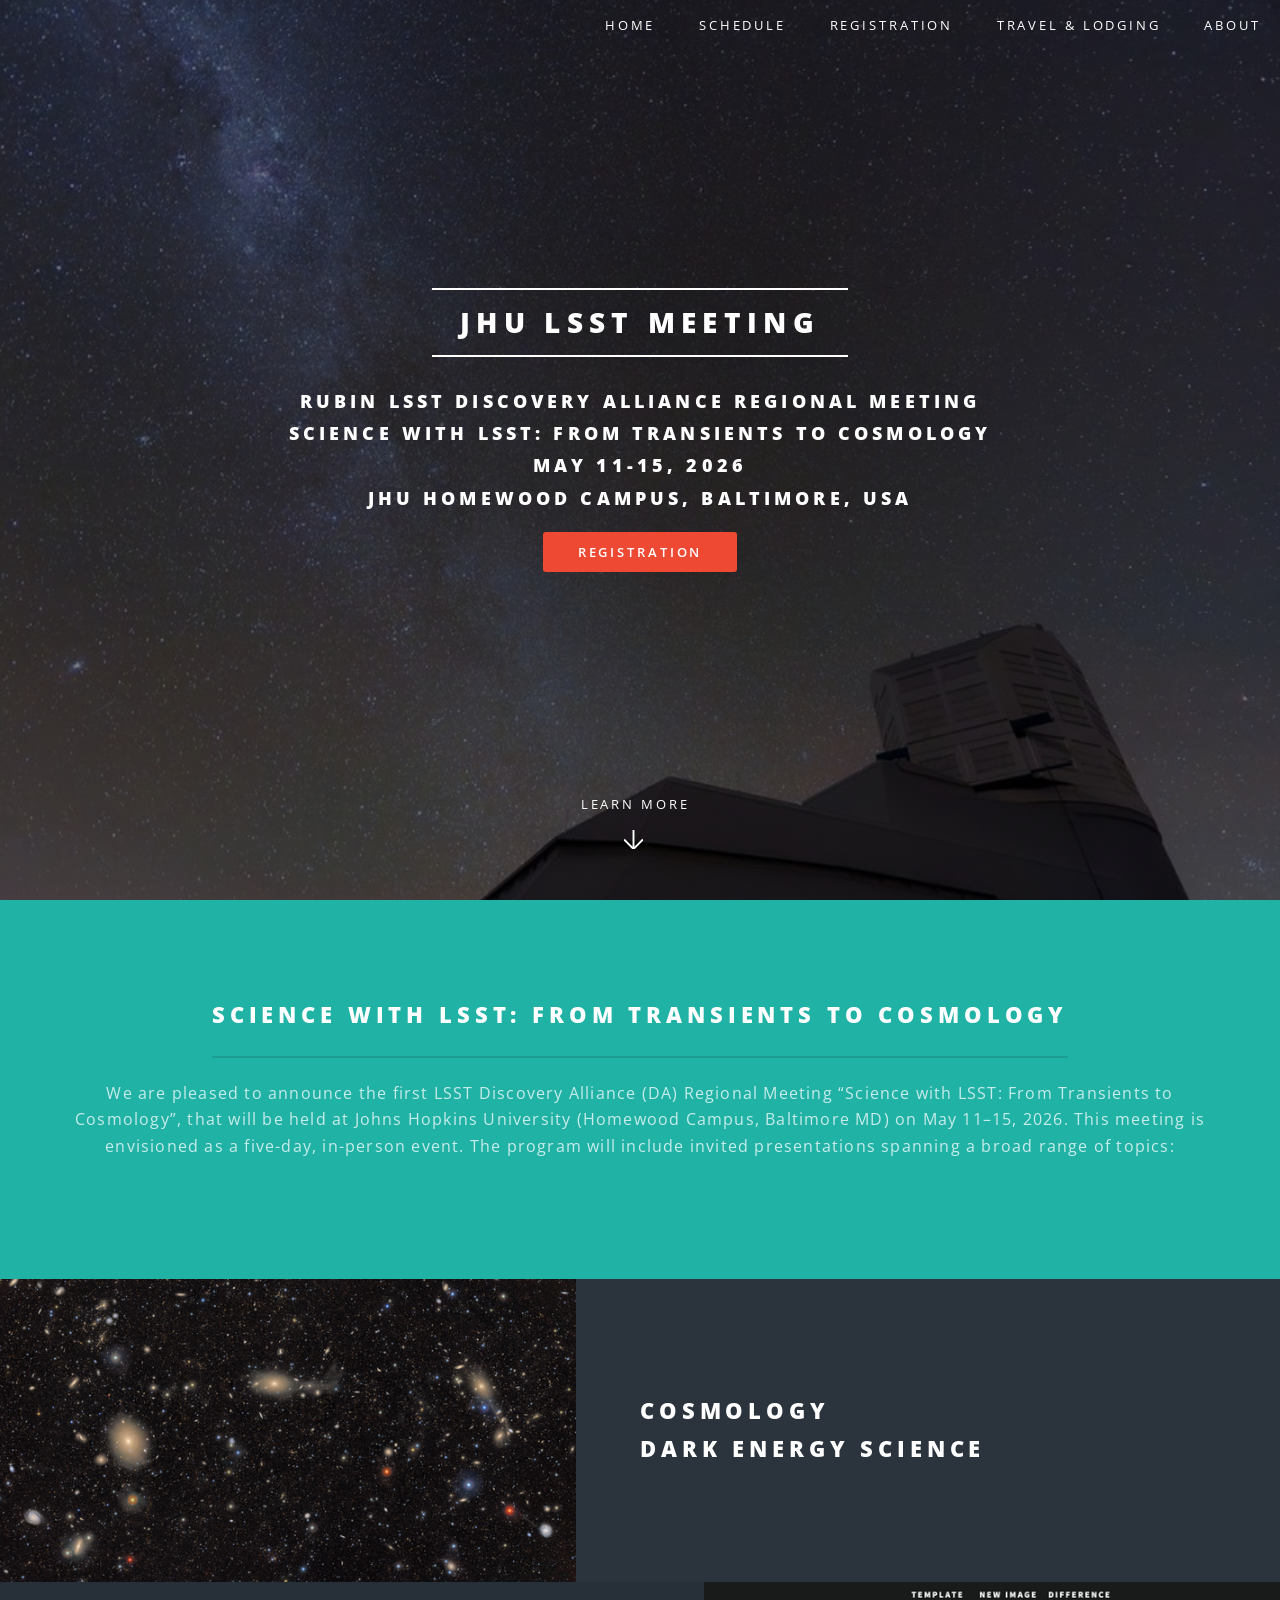
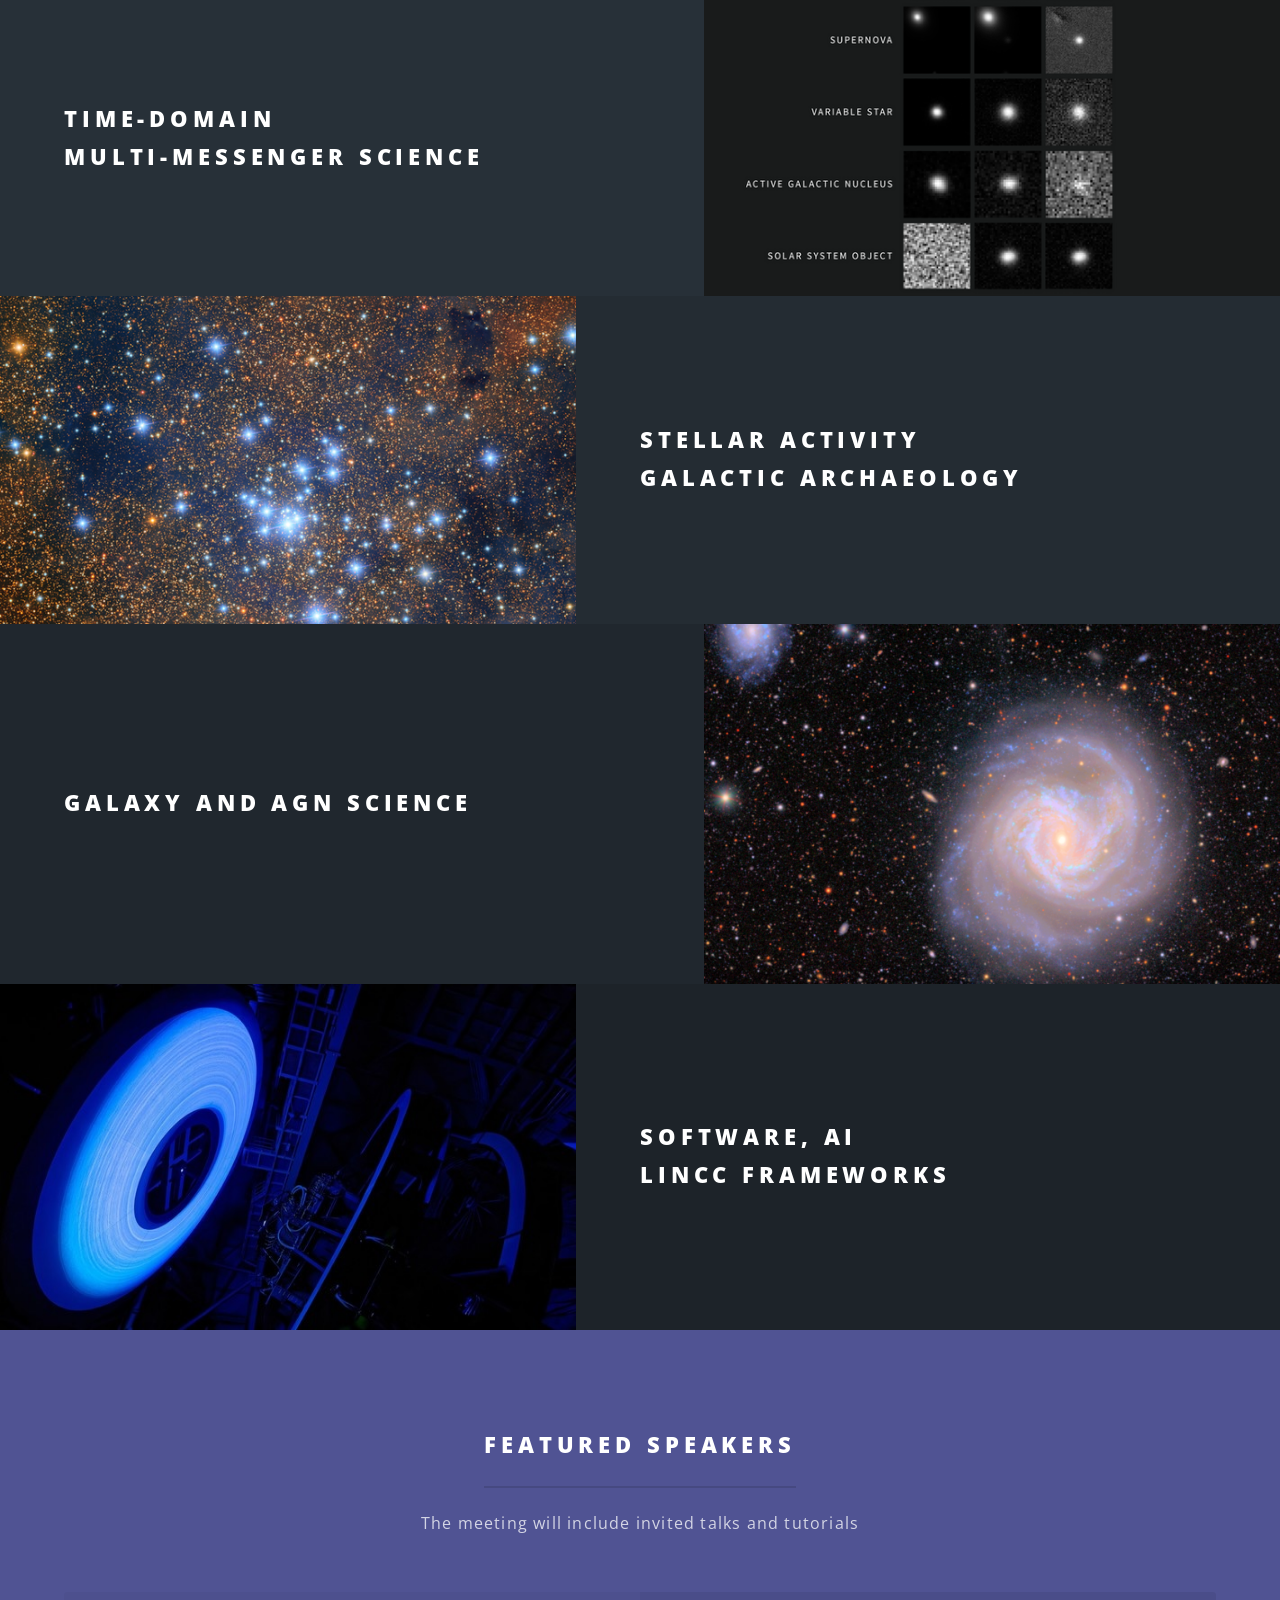
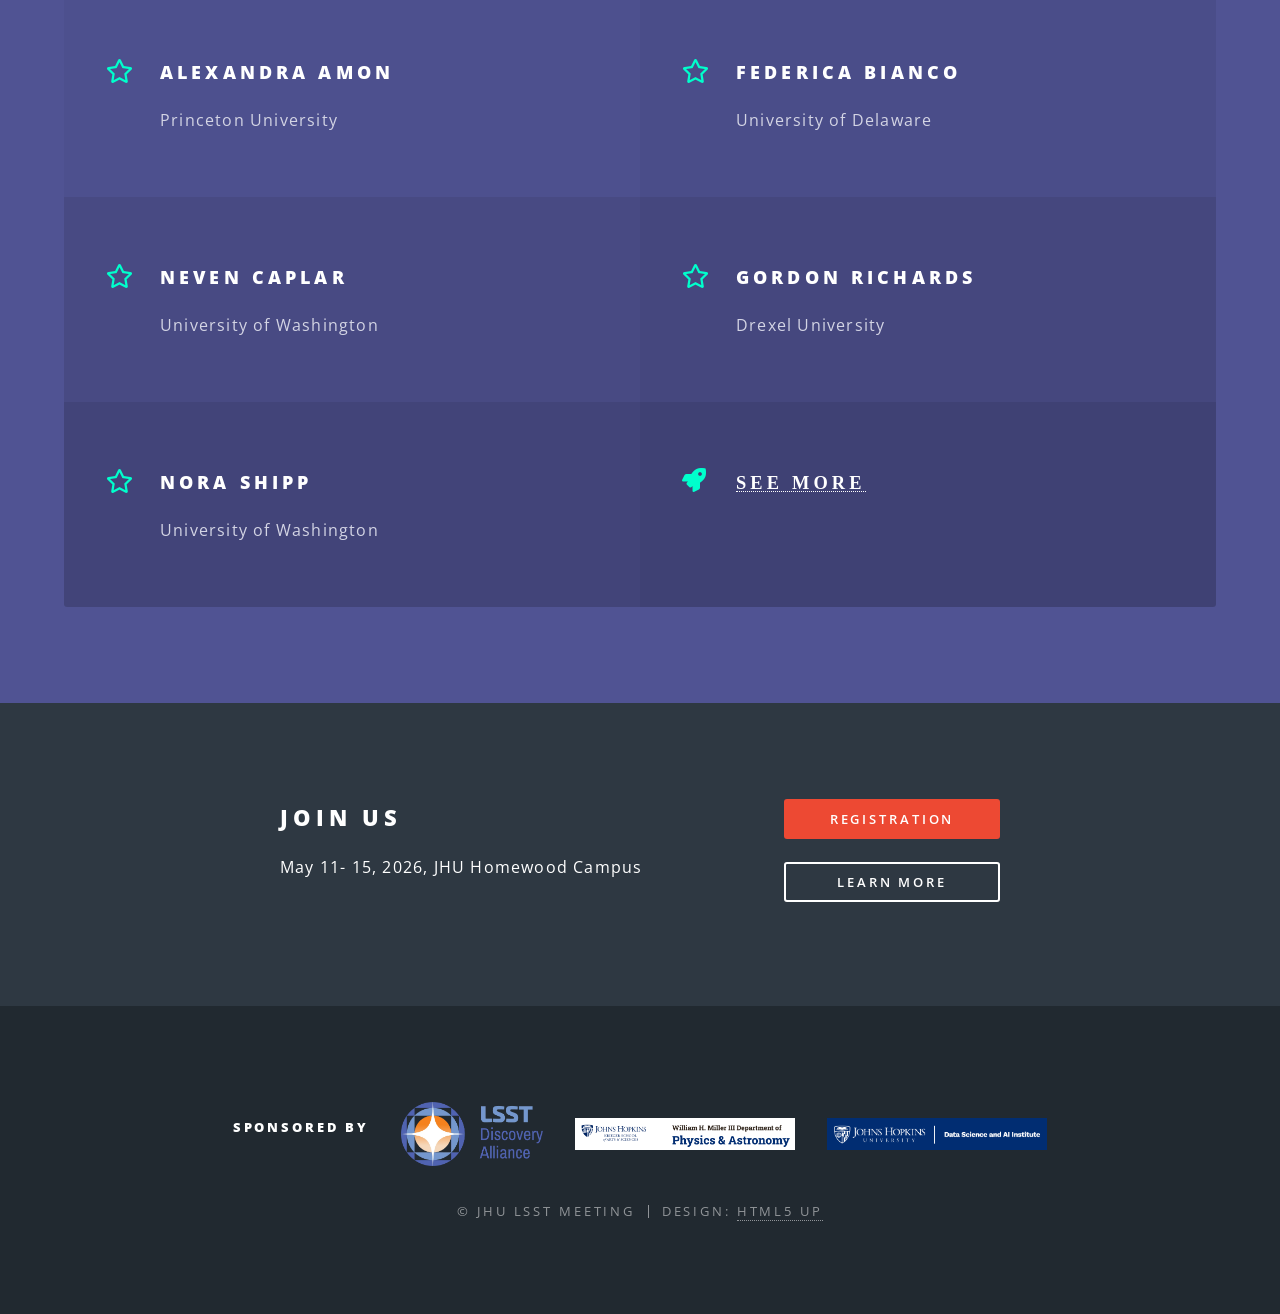
==== commit 9080f5b8: "update" ====
--- a/index.html
+++ b/index.html
@@ -23,10 +23,11 @@
 						<h1><a href="index.html">JHU LSST Meeting</a></h1>
 						<nav id="nav">
 							<ul>
-								<li><a href="index.html">Home</a></li>
-								<li><a href="schedule.html">Schedule</a></li>
-								<li><a href="registration.html">Registration</a></li>
-								<li><a href="travel.html">Travel & Lodging</a></li>
+								<li class="nav-link"><a href="index.html">Home</a></li>
+								<li class="nav-link"><a href="schedule.html">Schedule</a></li>
+								<li class="nav-link"><a href="registration.html">Registration</a></li>
+								<li class="nav-link"><a href="travel.html">Travel & Lodging</a></li>
+								<li class="nav-link"><a href="about.html">About</a></li>
 
 								<li class="special">
 									<a href="#menu" class="menuToggle"><span>More</span></a>
--- a/assets/css/custom.css
+++ b/assets/css/custom.css
@@ -47,3 +47,24 @@
 
 
 
+@media screen and (min-width: 981px) {
+	#header nav .nav-link {
+		display: inline-block;
+	}
+
+	#header nav li.special {
+		display: none;
+	}
+}
+
+@media screen and (max-width: 980px) {
+	#header nav .nav-link {
+		display: none;
+	}
+
+	#header nav li.special {
+		display: inline-block;
+	}
+}
+
+
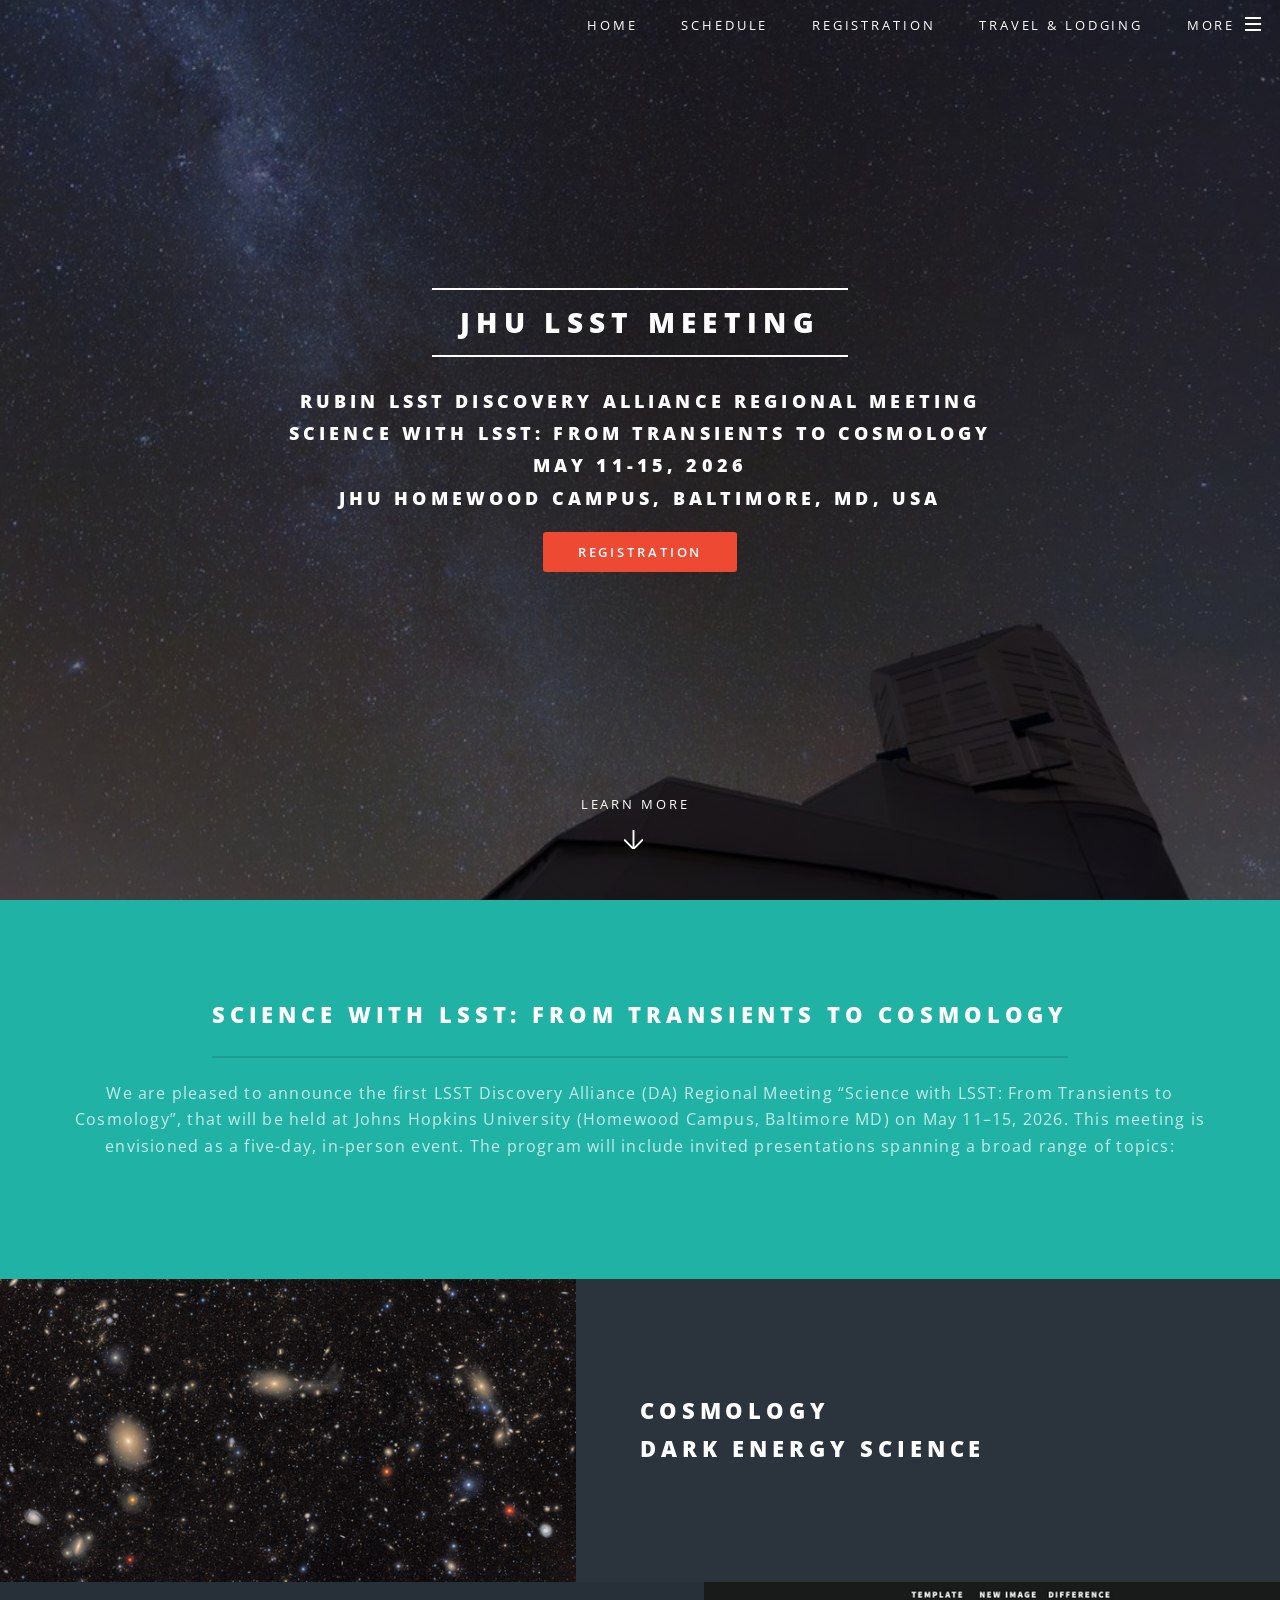
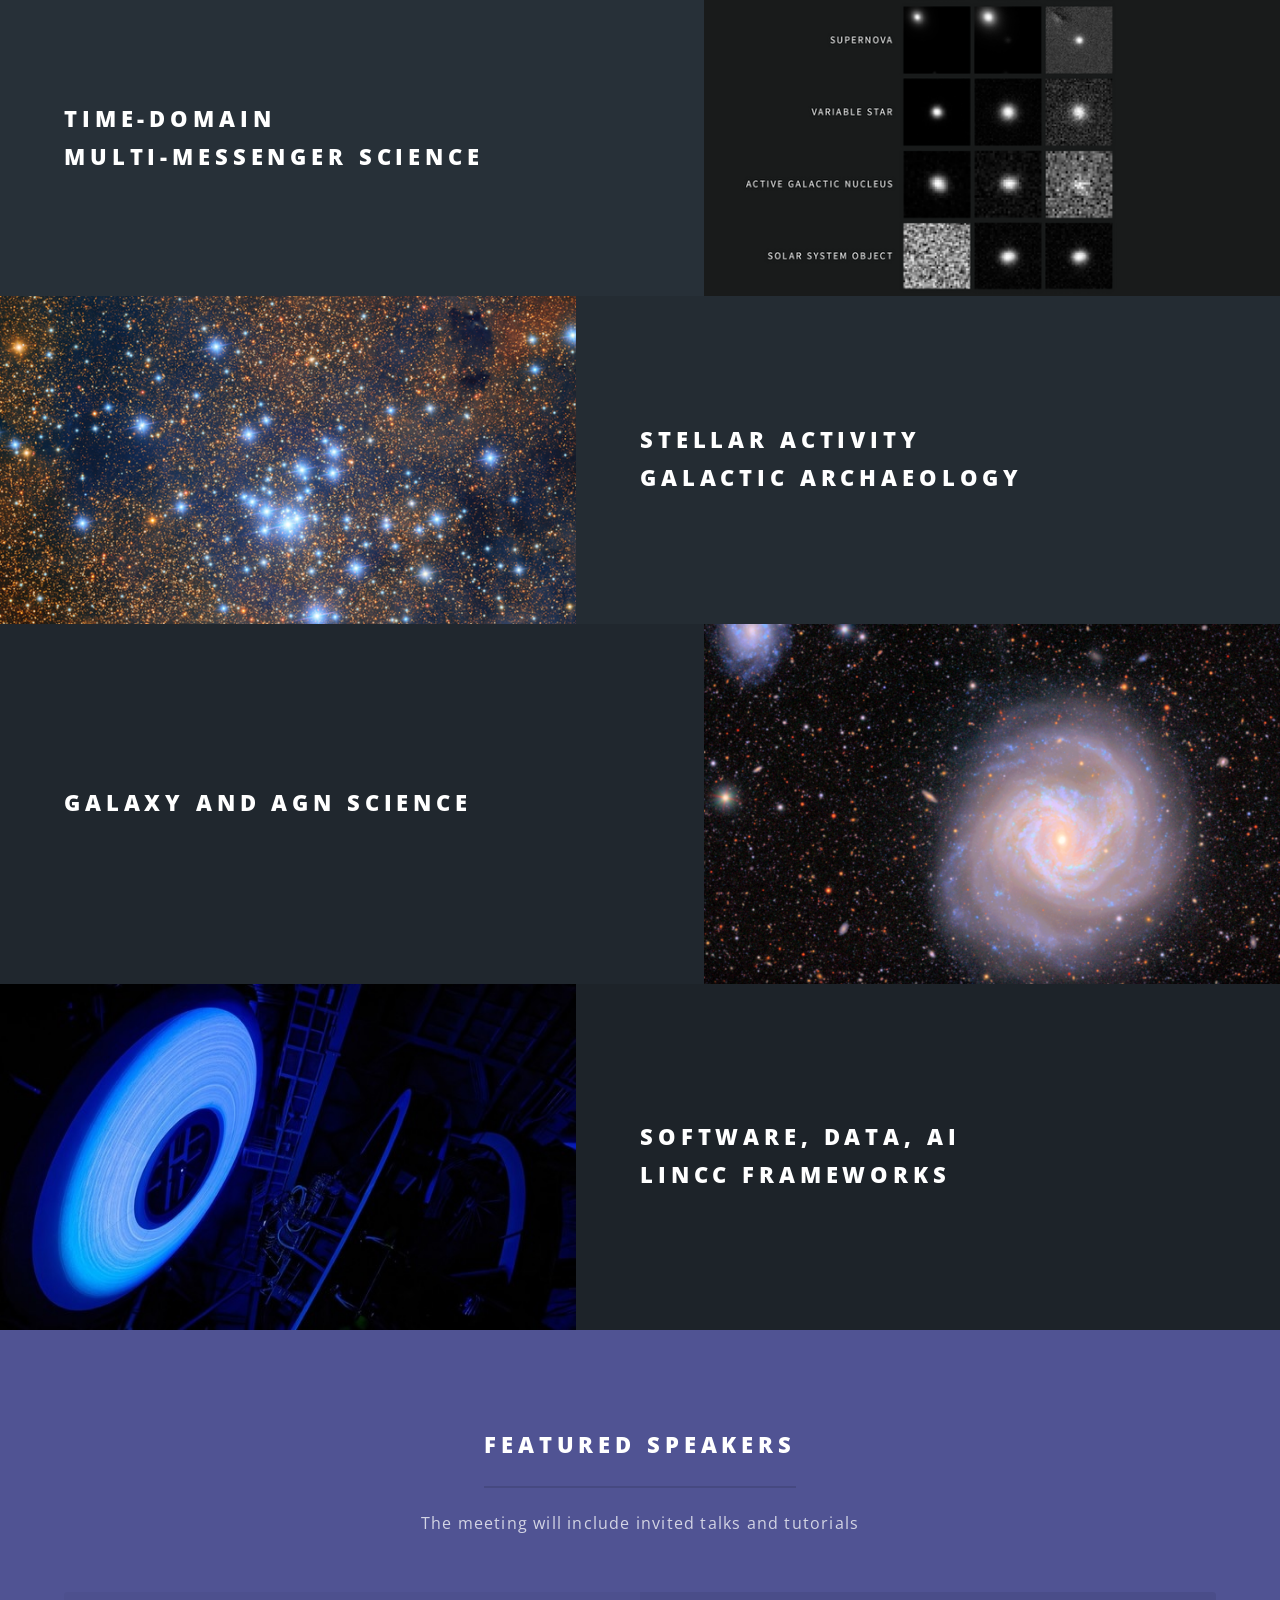
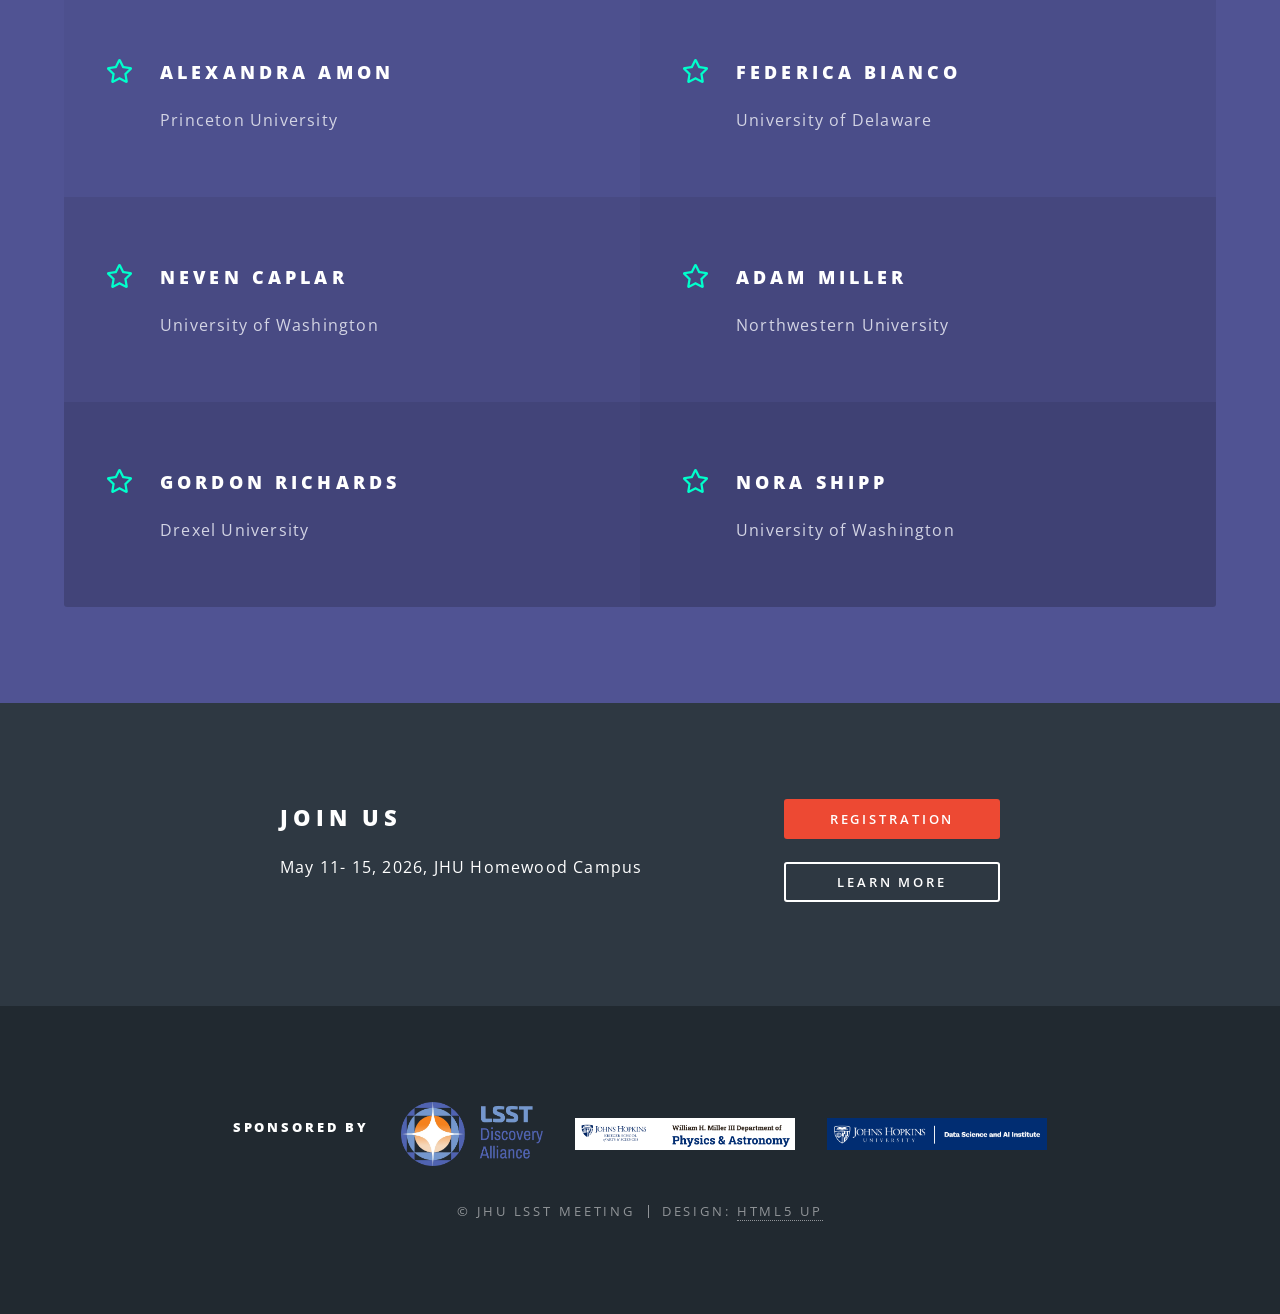
==== commit 8b4d811d: "update" ====
--- a/index.html
+++ b/index.html
@@ -27,7 +27,6 @@
 								<li class="nav-link"><a href="schedule.html">Schedule</a></li>
 								<li class="nav-link"><a href="registration.html">Registration</a></li>
 								<li class="nav-link"><a href="travel.html">Travel & Lodging</a></li>
-								<li class="nav-link"><a href="about.html">About</a></li>
 
 								<li class="special">
 									<a href="#menu" class="menuToggle"><span>More</span></a>
@@ -54,11 +53,11 @@
 							<h3>Rubin LSST Discovery Alliance Regional Meeting<br />
 							Science with LSST: From Transients to Cosmology<br />
 							May 11-15, 2026 <br/>
-							JHU Homewood Campus, Baltimore, USA
+							JHU Homewood Campus, Baltimore, MD, USA
 
 							</h3>
 							<ul class="actions special">
-								<li><a href="#" class="button primary">Registration</a></li>
+								<li><a href="registration.html" class="button primary">Registration</a></li>
 							</ul>
 						</div>
 						<a href="#one" class="more scrolly">Learn More</a>
@@ -86,9 +85,10 @@
 					</section>
 
 				<!-- Two -->
-					<section id="two" class="wrapper alt style2">
-						<section class="spotlight">
-							<div class="image"><img src="images/cosmology.png" alt="" /></div><div class="content">
+					<section id="two" class="wrapper alt style4">
+						<section class="spotlight">
+							<div class="image"><img src="images/cosmology.png" alt="" /></div>
+							<div class="content">
 								<h2>Cosmology<br />
 								Dark Energy Science</h2>
 								<p> </p>
@@ -119,7 +119,7 @@
 
 						<section class="spotlight">
 							<div class="image"><img src="images/data.png" alt="" /></div><div class="content">
-								<h2>Software, AI<br />
+								<h2>Software, Data, AI<br />
 								LINCC Frameworks</h2>
 								<p></p>
 							</div>
@@ -139,6 +139,7 @@
 									<h3>Alexandra Amon </h3>
 									<p>Princeton University</p>
 								</li>
+
 								<li class="icon fa-star">
 									<h3>Federica Bianco</h3>
 									<p>University of Delaware</p>
@@ -148,6 +149,10 @@
 									<p>University of Washington</p>
 								</li>
 								<li class="icon fa-star">
+									<h3>Adam Miller</h3>
+									<p>Northwestern University</p>
+								</li>
+								<li class="icon fa-star">
 									<h3>Gordon Richards</h3>
 									<p>Drexel University</p>
 								</li>
@@ -155,10 +160,12 @@
 									<h3>Nora Shipp</h3>
 									<p>University of Washington</p>
 								</li>
+								<!--
 								<li class="fa fa-rocket">
 									<h3><a href="schedule.html">See more</a></h3>
 									<p></p>
 								</li>
+								-->
 
 							</ul>
 						</div>
--- a/assets/css/custom.css
+++ b/assets/css/custom.css
@@ -53,7 +53,7 @@
 	}
 
 	#header nav li.special {
-		display: none;
+		display: inline-block;
 	}
 }
 
@@ -68,3 +68,11 @@
 }
 
 
+
+.google-doc {
+	border: 0;
+	height: 50vh;
+	max-width: 100%;
+	width: 100%;
+}
+
